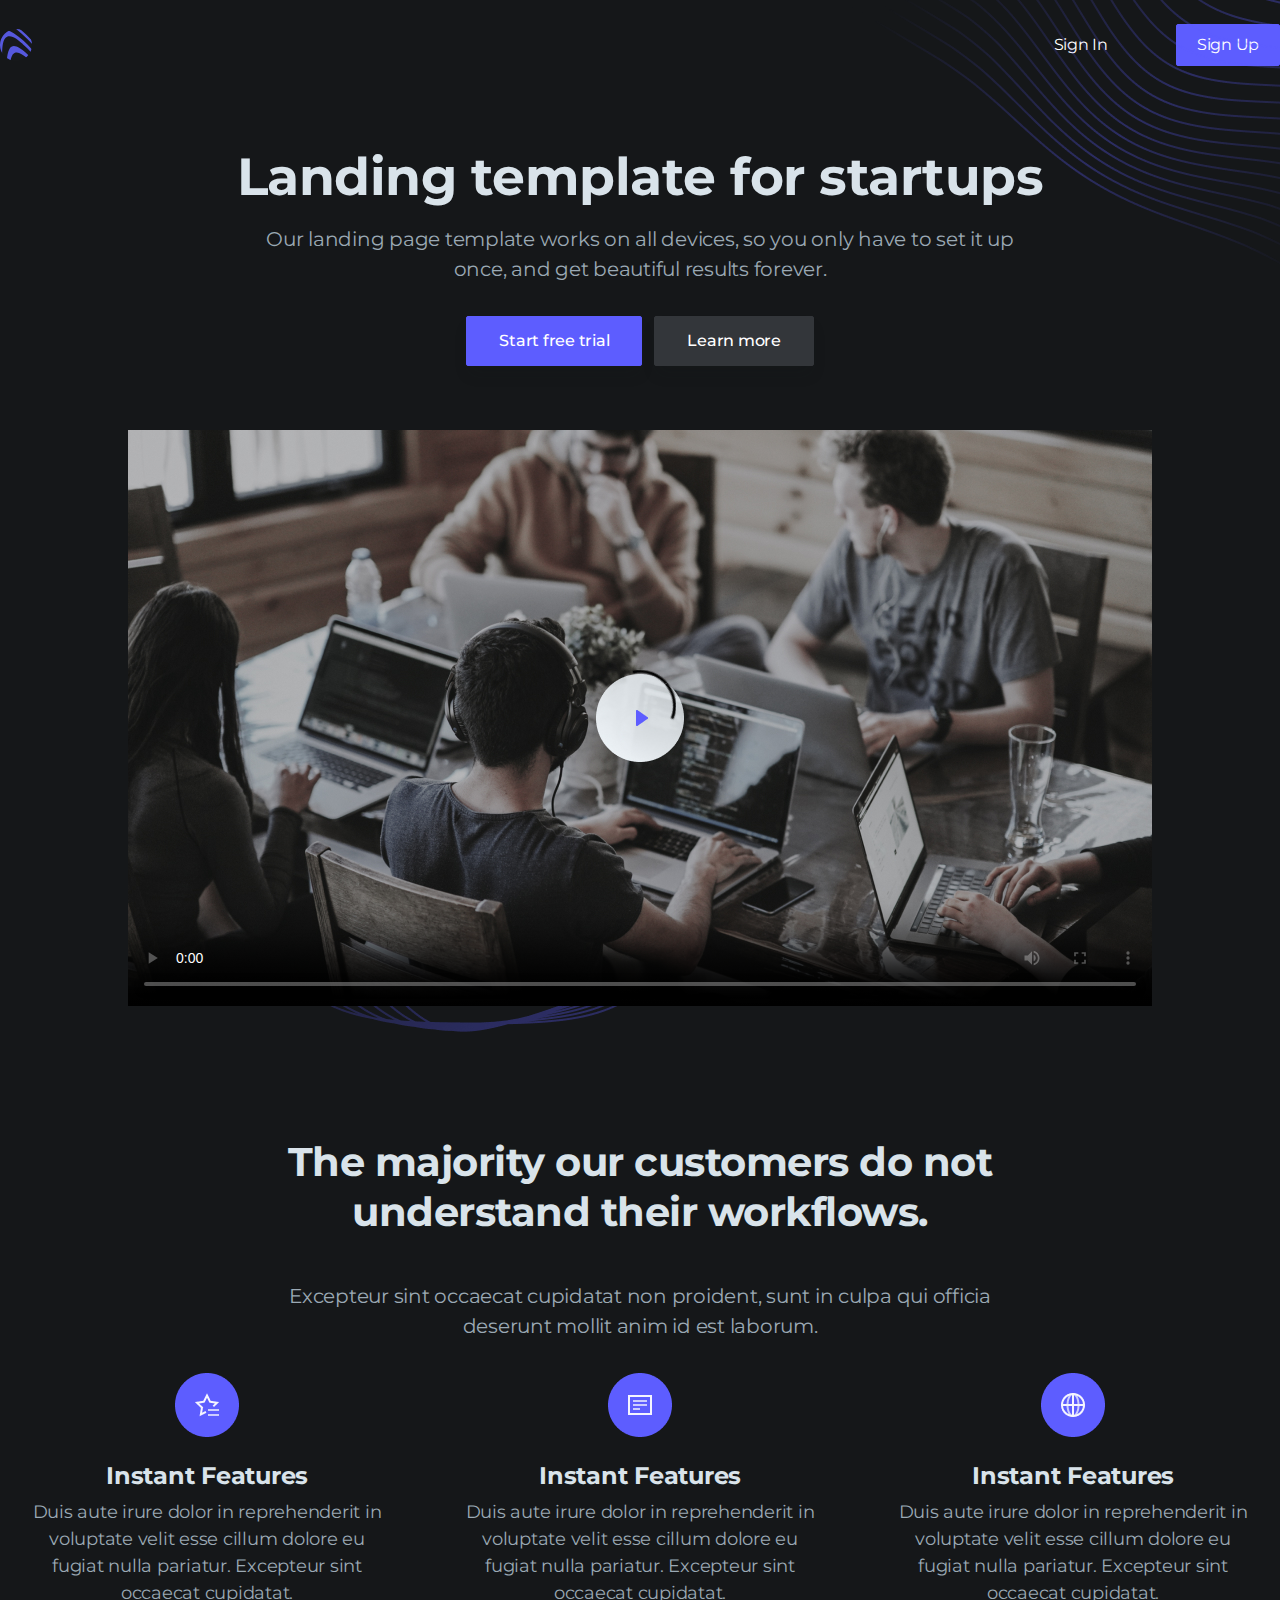
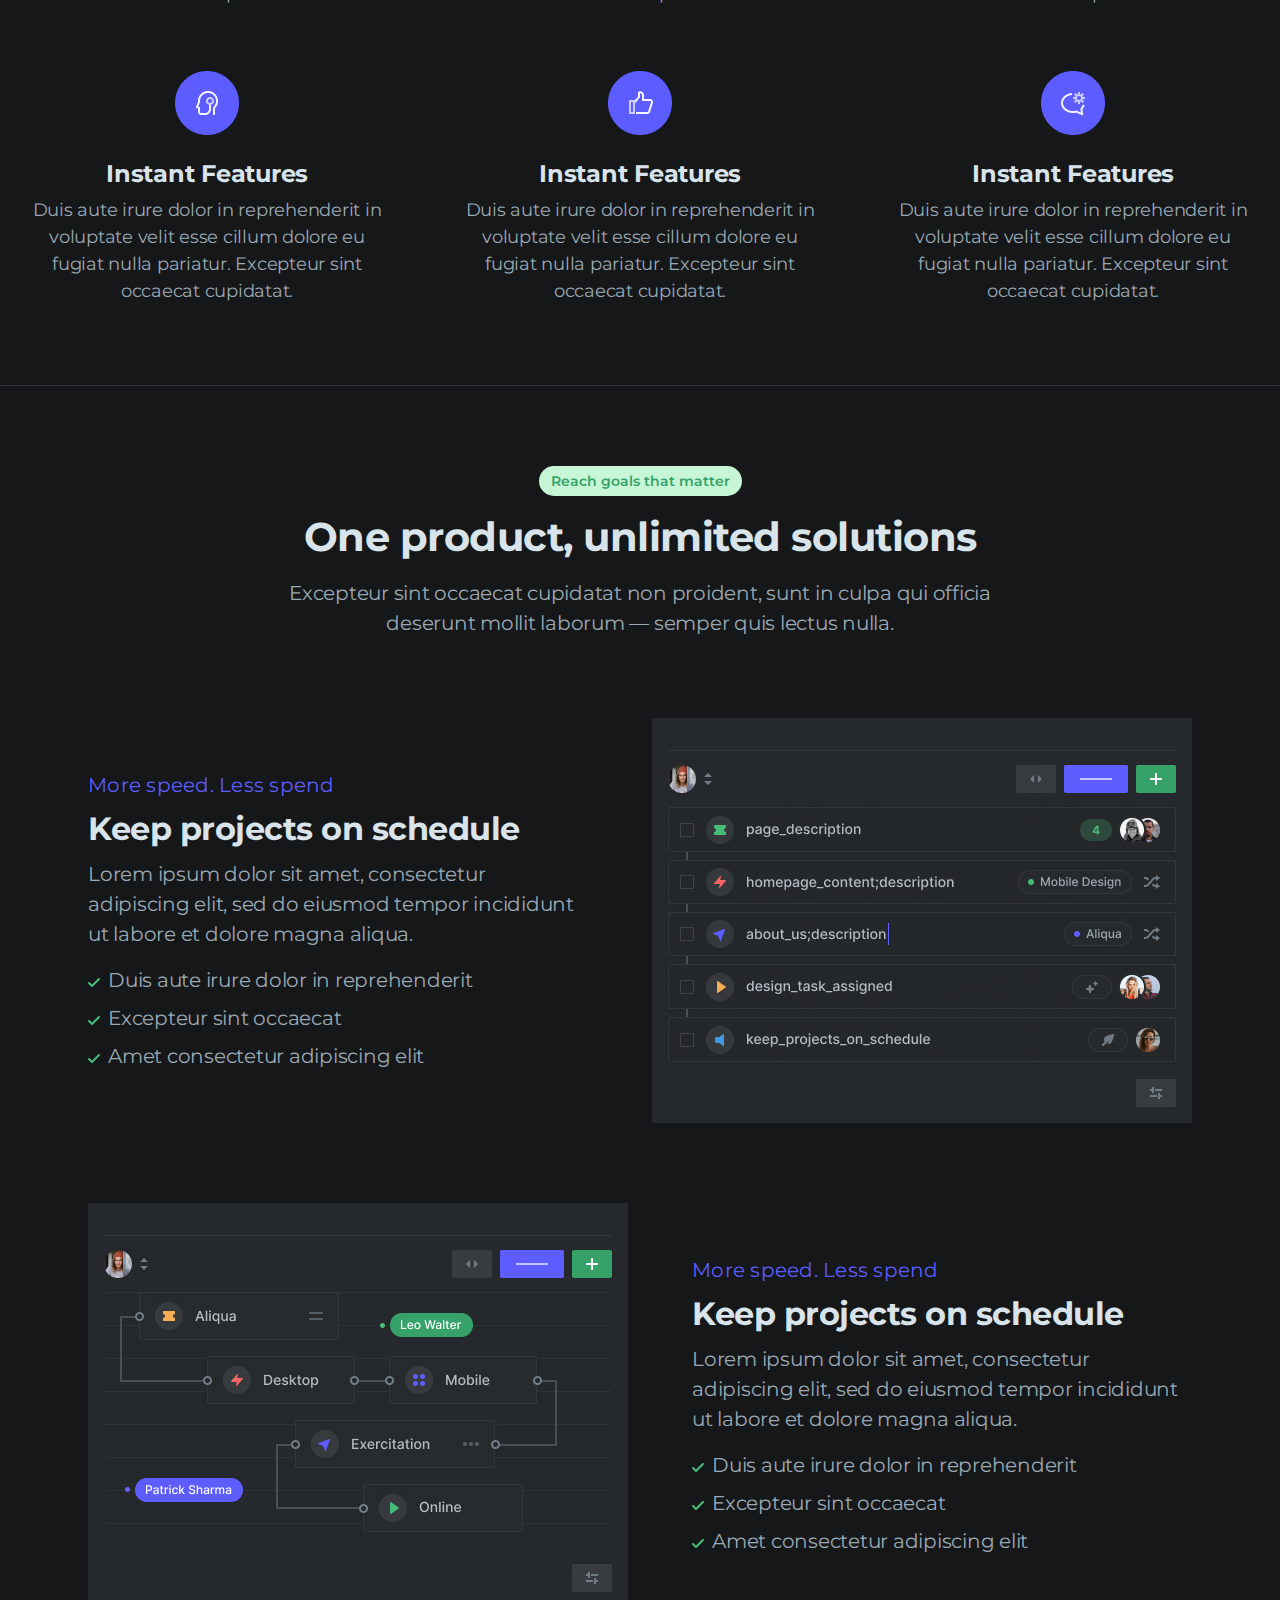
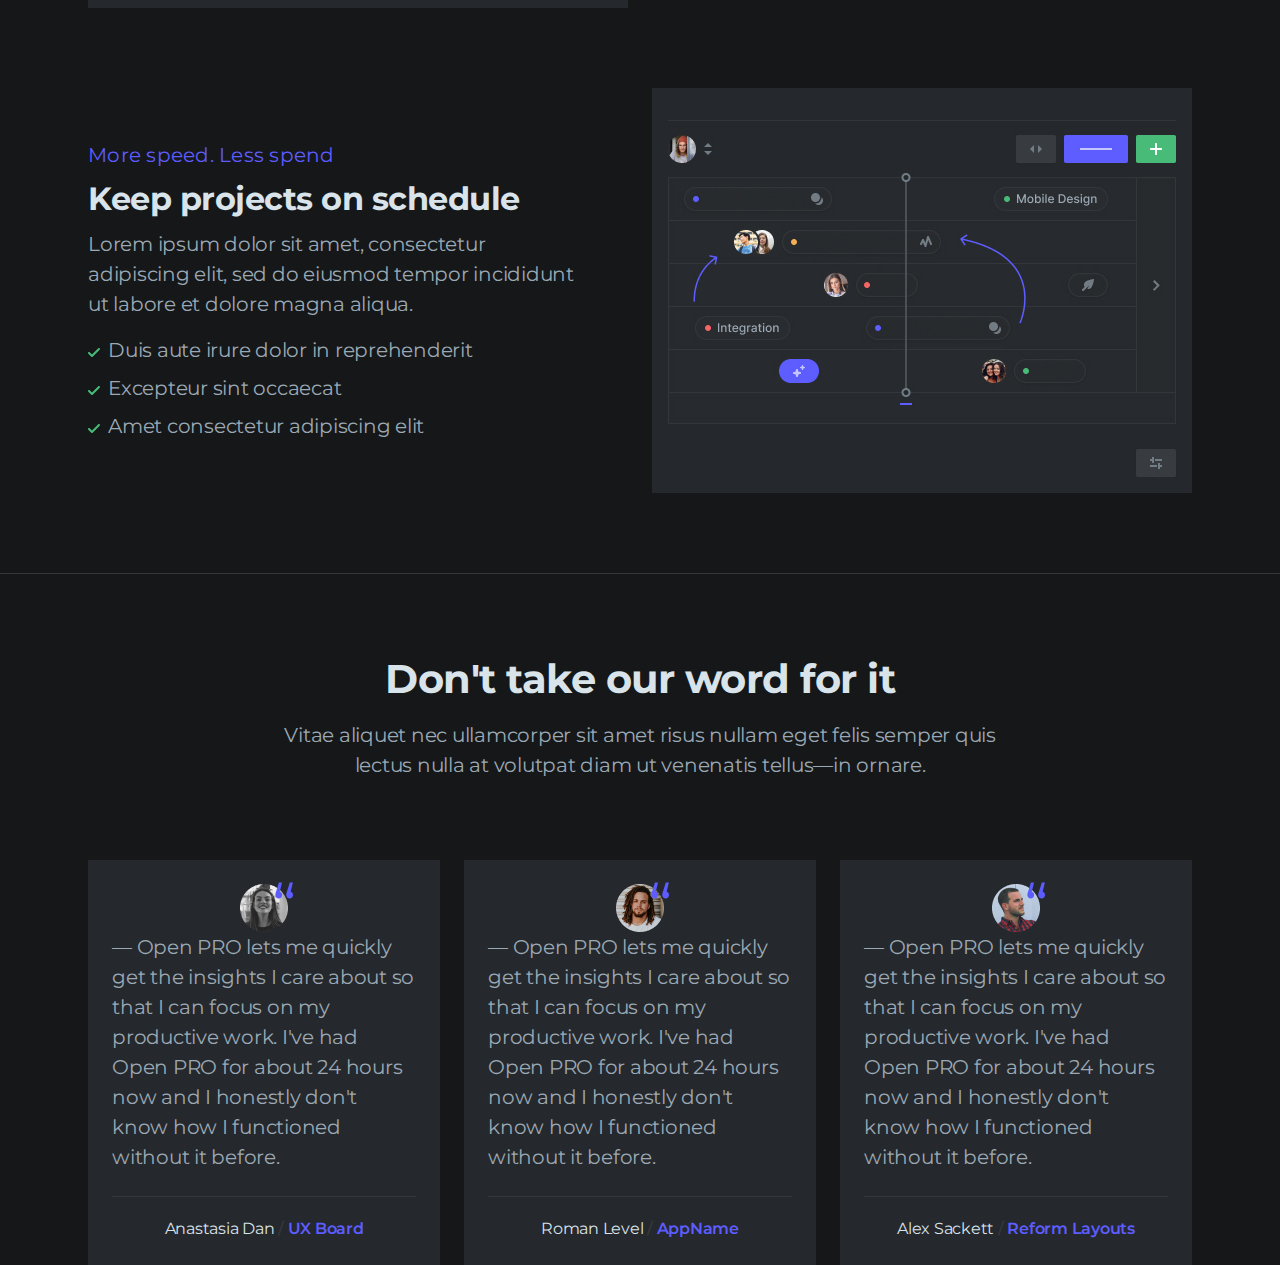
==== index.html @ c38243ea "Initial Release" ====
<!DOCTYPE html>
<html lang="en">

<head>
    <meta charset="UTF-8">
    <meta http-equiv="X-UA-Compatible" content="IE=edge">
    <meta name="viewport" content="width=device-width, initial-scale=1.0">
    <title>Document</title>
    <link rel="stylesheet" href="./css/reset.css">
    <link rel="preconnect" href="https://fonts.googleapis.com">
    <link rel="preconnect" href="https://fonts.gstatic.com" crossorigin>
    <link href="https://fonts.googleapis.com/css2?family=Montserrat:wght@300;400;500;700&display=swap" rel="stylesheet">
    <link rel="stylesheet" href="./css/style.css">
</head>

<body>
    <header class="header">
        <div class="header__block center">
            <a href="./index.html"><img class="header__logo" src="./img/svg/logo.svg" alt="Logo"></a>
            <div class="header__buttons">
                <a class="header__buttons--button" href="#">Sign In</a>
                <a class="header__buttons--button" href="#">Sign Up</a>
            </div>
            <div class="header__decoration"></div>
        </div>
    </header>
    <main class="main center">
        <section class="intro__block">
            <div class="section__text--flex">
                <h1 class="intro__title">Landing template for startups</h1>
                <p class="intro__subtitle">Our landing page template works on all devices, so you only have to set it up
                    once, and get beautiful results forever.</p>
            </div>
            <div class="intro__buttons">
                <a class="intro__buttons--button" href="#">Start free trial</a>
                <a class="intro__buttons--button" href="#">Learn more</a>
            </div>
            <video class="intro__player" controls poster="./img/jpg/videoprev.jpg">
                <source src="#" type="video/mp4">
                <source src="#" type="video/webm">
            </video>
            <div class="intro__decoration"></div>
        </section>
        <section class="workflows__block">
            <div class="section__text--flex">
                <h2 class="workflows__title">The majority our customers do not understand their workflows.</h2>
                <p class="workflows__subtitle intro__subtitle">Excepteur sint occaecat cupidatat non proident, sunt in
                    culpa
                    qui officia
                    deserunt mollit anim id est laborum.</p>
            </div>
            <div class="workflows__card--block">
                <div class="workflows__card">
                    <img class="workflows__card--img" src="./img/png/icon1.png" alt="&star;">
                    <p class="workflows__card--title">Instant Features</p>
                    <p class="workflows__card--subtitle">Duis aute irure dolor in reprehenderit in voluptate velit esse
                        cillum dolore eu fugiat nulla pariatur. Excepteur sint occaecat cupidatat.</p>
                </div>
                <div class="workflows__card">
                    <img class="workflows__card--img" src="./img/png/icon2.png" alt="&star;">
                    <p class="workflows__card--title">Instant Features</p>
                    <p class="workflows__card--subtitle">Duis aute irure dolor in reprehenderit in voluptate velit esse
                        cillum dolore eu fugiat nulla pariatur. Excepteur sint occaecat cupidatat.</p>
                </div>
                <div class="workflows__card">
                    <img class="workflows__card--img" src="./img/png/icon3.png" alt="&star;">
                    <p class="workflows__card--title">Instant Features</p>
                    <p class="workflows__card--subtitle">Duis aute irure dolor in reprehenderit in voluptate velit esse
                        cillum dolore eu fugiat nulla pariatur. Excepteur sint occaecat cupidatat.</p>
                </div>
                <div class="workflows__card">
                    <img class="workflows__card--img" src="./img/png/icon4.png" alt="&star;">
                    <p class="workflows__card--title">Instant Features</p>
                    <p class="workflows__card--subtitle">Duis aute irure dolor in reprehenderit in voluptate velit esse
                        cillum dolore eu fugiat nulla pariatur. Excepteur sint occaecat cupidatat.</p>
                </div>
                <div class="workflows__card">
                    <img class="workflows__card--img" src="./img/png/icon5.png" alt="&star;">
                    <p class="workflows__card--title">Instant Features</p>
                    <p class="workflows__card--subtitle">Duis aute irure dolor in reprehenderit in voluptate velit esse
                        cillum dolore eu fugiat nulla pariatur. Excepteur sint occaecat cupidatat.</p>
                </div>
                <div class="workflows__card">
                    <img class="workflows__card--img" src="./img/png/icon6.png" alt="&star;">
                    <p class="workflows__card--title">Instant Features</p>
                    <p class="workflows__card--subtitle">Duis aute irure dolor in reprehenderit in voluptate velit esse
                        cillum dolore eu fugiat nulla pariatur. Excepteur sint occaecat cupidatat.</p>
                </div>
            </div>
        </section>
        <div class="main__spacer"></div>
        <section class="projects__block">
            <div class="section__text--flex">
                <p class="projects__badge">Reach goals that matter</p>
                <h3 class="projects__title workflows__title">One product, unlimited solutions</h3>
                <p class="projects__subtitle intro__subtitle">Excepteur sint occaecat cupidatat non proident, sunt in
                    culpa
                    qui officia
                    deserunt mollit laborum — semper quis lectus nulla.</p>
            </div>
            <div class="projects__card--block">
                <div class="projects__card--text">
                    <p class="projects__card--pretitle">More speed. Less spend</p>
                    <h4 class="projects__card--title workflows__title">Keep projects on schedule</h4>
                    <p class="projects__card--subtitle intro__subtitle">Lorem ipsum dolor sit amet, consectetur
                        adipiscing elit, sed do eiusmod tempor incididunt ut labore et dolore magna aliqua.</p>
                    <p class="projects__card--arrow intro__subtitle">Duis aute irure dolor in reprehenderit</p>
                    <p class="projects__card--arrow intro__subtitle">Excepteur sint occaecat</p>
                    <p class="projects__card--arrow intro__subtitle">Amet consectetur adipiscing elit</p>
                </div>
                <picture>
                    <source srcset="./img/jpg/illustration.jpg" type="image/jpeg">
                    <img class="project__card--img" src="./img/jpg/illustration.jpg" alt="Illustration">
                </picture>
            </div>
            <div class="projects__card--block">
                <picture>
                    <source srcset="./img/jpg/illustration2.jpg" type="image/jpeg">
                    <img class="project__card--img" src="./img/jpg/illustration2.jpg" alt="Illustration">
                </picture>
                <div class="projects__card--text">
                    <p class="projects__card--pretitle">More speed. Less spend</p>
                    <h4 class="projects__card--title workflows__title">Keep projects on schedule</h4>
                    <p class="projects__card--subtitle intro__subtitle">Lorem ipsum dolor sit amet, consectetur
                        adipiscing elit, sed do eiusmod tempor incididunt ut labore et dolore magna aliqua.</p>
                    <p class="projects__card--arrow intro__subtitle">Duis aute irure dolor in reprehenderit</p>
                    <p class="projects__card--arrow intro__subtitle">Excepteur sint occaecat</p>
                    <p class="projects__card--arrow intro__subtitle">Amet consectetur adipiscing elit</p>
                </div>
            </div>
            <div class="projects__card--block">
                <div class="projects__card--text">
                    <p class="projects__card--pretitle">More speed. Less spend</p>
                    <h4 class="projects__card--title workflows__title">Keep projects on schedule</h4>
                    <p class="projects__card--subtitle intro__subtitle">Lorem ipsum dolor sit amet, consectetur
                        adipiscing elit, sed do eiusmod tempor incididunt ut labore et dolore magna aliqua.</p>
                    <p class="projects__card--arrow intro__subtitle">Duis aute irure dolor in reprehenderit</p>
                    <p class="projects__card--arrow intro__subtitle">Excepteur sint occaecat</p>
                    <p class="projects__card--arrow intro__subtitle">Amet consectetur adipiscing elit</p>
                </div>
                <picture>
                    <source srcset="./img/jpg/illustration3.jpg" type="image/jpeg">
                    <img class="project__card--img" src="./img/jpg/illustration3.jpg" alt="Illustration">
                </picture>
            </div>
        </section>
        <div class="main__spacer"></div>
        <section class="reviews__block">
            <div class="section__text--flex">
                <h5 class="reviews__title workflows__title">Don't take our word for it</h5>
                <p class="projects__subtitle intro__subtitle">Vitae aliquet nec ullamcorper sit amet risus nullam eget
                    felis semper quis lectus nulla at volutpat diam ut venenatis tellus—in ornare.</p>
            </div>
            <div class="reviews__card--block">
                <div class="reviews__card--content">
                    <img class="reviews__card--img" src="./img/png/avatar.png" alt="A">
                    <span class="reviews__card--quote">&ldquo;</span>
                    <p class="reviews__subtitle intro__subtitle">— Open PRO lets me quickly get the insights I care
                        about so that I can focus on my productive work. I've had Open PRO for about 24 hours now and I
                        honestly don't know how I functioned without it before.</p>
                    <div class="reviews__spacer main__spacer"></div>
                    <p class="reviews__author">Anastasia Dan<span class="reviews__author--board">UX Board</span></p>
                </div>
                <div class="reviews__card--content">
                    <img class="reviews__card--img" src="./img/png/avatar2.png" alt="A">
                    <span class="reviews__card--quote">&ldquo;</span>
                    <p class="reviews__subtitle intro__subtitle">— Open PRO lets me quickly get the insights I care
                        about so that I can focus on my productive work. I've had Open PRO for about 24 hours now and I
                        honestly don't know how I functioned without it before.</p>
                    <div class="reviews__spacer main__spacer"></div>
                    <p class="reviews__author">Roman Level<span class="reviews__author--board">AppName</span></p>
                </div>
                <div class="reviews__card--content">
                    <img class="reviews__card--img" src="./img/png/avatar3.png" alt="A">
                    <span class="reviews__card--quote">&ldquo;</span>
                    <p class="reviews__subtitle intro__subtitle">— Open PRO lets me quickly get the insights I care
                        about so that I can focus on my productive work. I've had Open PRO for about 24 hours now and I
                        honestly don't know how I functioned without it before.</p>
                    <div class="reviews__spacer main__spacer"></div>
                    <p class="reviews__author">Alex Sackett<span class="reviews__author--board">Reform Layouts</span>
                    </p>
                </div>
            </div>
        </section>
    </main>
</body>

</html>
---- css/style.css ----
@import url('./header.css');

html {
    box-sizing: border-box;
}

*,
*::before,
*::after {
    box-sizing: inherit;
}

body {
    font-family: 'Montserrat', sans-serif;
    min-height: 100vh;
    display: flex;
    flex-direction: column;
    background-color: #151719;
}

.center {
    padding-left: calc(50% - 1440px / 2);
    padding-right: calc(50% - 1440px / 2);
}

/* Настройка интро */

.intro__block {
    text-align: center;
    margin-top: 80px;
}

/* Общая настройка для title и subtitle */
.section__text--flex {
    display: flex;
    flex-direction: column;
    flex-wrap: wrap;
    justify-content: center;
    align-items: center;
}
/* Общая настройка для title и subtitle */

.intro__title {
    font-weight: bold;
    font-size: 52px;
    line-height: 62px;
    letter-spacing: -0.5px;
    margin-bottom: 16px;
    color: rgba(217, 227, 234, 1);
}

.intro__subtitle {
    font-weight: 400;
    font-size: 20px;
    line-height: 30px;
    letter-spacing: -0.25px;
    max-width: 768px;
    margin-bottom: 32px;
    color: rgba(155, 169, 180, 1);
}

.intro__buttons {
    display: flex;
    flex-direction: row;
    flex-wrap: wrap;
    justify-content: center;
    align-items: center;
    gap: 12px;
    margin-bottom: 64px;
}

.intro__buttons--button {
    text-decoration: none;
    color: #fff;
    padding: 12px 32px;
    background-color: #5D5DFF;
    font-weight: 500;
    font-size: 16px;
    line-height: 24px;
    letter-spacing: -0.25px;
    box-shadow: 0px 10px 15px -3px rgba(21, 23, 25, 0.16);
    border-radius: 2px;
    border: 1px solid #5D5DFF;
    transition: background-color .2s ease-in-out;
}

.intro__buttons--button:hover {
    background-color: transparent;
}

.intro__buttons--button:nth-child(2) {
    background-color: rgba(51, 54, 58, 1);
    border: 1px solid rgba(51, 54, 58, 1);
}

.intro__buttons--button:nth-child(2):hover {
    background-color: transparent;
}

.intro__player {
    position: relative;
    z-index: 9999;
}

.intro__decoration::before {
    content: url(../img/png/leftcenter.png);
}

.intro__decoration {
    position: absolute;
    pointer-events: none;
    bottom: -15%;
    left: 15%;
}

/* Настройка workflows */

.workflows__block {
    text-align: center;
    margin-top: 128px;
}

.workflows__title {
    font-weight: bold;
    font-size: 40px;
    line-height: 50px;
    letter-spacing: -0.5px;
    max-width: 768px;
    margin-bottom: 44px;
    color: rgba(217, 227, 234, 1);
}

/* Настройка workflows карточек */

.workflows__card--block {
    display: flex;
    flex-direction: row;
    flex-wrap: wrap;
    justify-content: center;
    align-items: center;
    gap: 64px;
}

.workflows__card {
    display: flex;
    flex-direction: column;
    flex-wrap: wrap;
    justify-content: center;
    align-items: center;
    gap: 6px;
}

.workflows__card--img {
    width: 64px;
    height: 64px;
    margin-bottom: 16px;
}

.workflows__card--title {
    font-weight: 700;
    font-size: 24px;
    line-height: 34px;
    letter-spacing: -0.25px;
    color: rgba(217, 227, 234, 1);
}

.workflows__card--subtitle {
    font-weight: 400;
    font-size: 18px;
    line-height: 27px;
    letter-spacing: -0.25px;
    max-width: 369px;
    color: rgba(155, 169, 180, 1);
}

.main__spacer {
    margin-top: 80px;
    width: 100%;
    height: 1px;
    background-color: rgba(51, 54, 58, 1);
}

/* Настройки Projects */

.projects__block {
    margin-top: 80px;
    text-align: center;
}

.projects__badge {
    width: fit-content;
    font-weight: 600;
    font-size: 14px;
    line-height: 22px;
    border-radius: 15px;
    padding: 4px 12px;
    margin-bottom: 16px;
    color: rgba(54, 162, 105, 1);
    background-color: rgba(198, 246, 213, 1);
}

.projects__title {
    margin-bottom: 16px;
}

.projects__subtitle {
    margin-bottom: 80px;
}

.projects__card--block {
    display: flex;
    flex-direction: row;
    flex-wrap: wrap;
    justify-content: center;
    align-items: center;
    gap: 64px;
    margin-bottom: 80px;
}

.projects__card--text {
    display: flex;
    flex-direction: column;
    flex-wrap: wrap;
    justify-content: flex-start;
    align-items: flex-start;
}

.projects__card--pretitle {
    font-weight: 400;
    font-size: 20px;
    line-height: 30px;
    letter-spacing: 0.25px;
    margin-bottom: 8px;
    color: rgba(93, 93, 255, 1);
}

.projects__card--title {
    font-size: 32px;
    line-height: 42px;
    margin-bottom: 9px;
}

.projects__card--subtitle {
    text-align: left;
    max-width: 500px;
    margin-bottom: 16px;
}

.projects__card--arrow {
    margin-bottom: 8px;
}

.projects__card--arrow::before {
    content: url(../img/svg/arrow.svg);
    margin-right: 8px;
}

.projects__card--arrow:last-child {
    margin-bottom: 0;
}

.project__card--img {
    width: min-content;
}

/* Настройка Reviews */

.reviews__block {
    margin-top: 80px;
    text-align: center;
}

.reviews__title {
    margin-bottom: 16px;
}

.reviews__card--block {
    display: flex;
    flex-direction: row;
    flex-wrap: wrap;
    justify-content: center;
    align-items: center;
    gap: 24px;
}

.reviews__card--content {
    position: relative;
    display: flex;
    flex-direction: column;
    flex-wrap: wrap;
    justify-content: center;
    align-items: center;
    padding: 24px 24px;
    background-color: rgba(37, 40, 44, 1);
}

.reviews__card--img {
    max-width: 60px;
    max-height: 48px;
    background-repeat: no-repeat;
    background-size: cover;
    overflow: hidden;
}

.reviews__card--quote {
    position: absolute;
    color: rgba(93, 93, 255, 1);
    font-size: 64px;
    top: 15px;
    bottom: 0;
    left: 0;
    right: -40px;
}

.reviews__subtitle {
    max-width: 304px;
    margin-bottom: 0;
    text-align: left;
}

.reviews__spacer {
    margin-top: 24px;
}

.reviews__author {
    margin-top: 20px;
    font-size: 16px;
    line-height: 24px;
    letter-spacing: -0.25px;
    color: rgba(217, 227, 234, 1);
}

.reviews__author--board::before {
    content: "\0020/\0020";
    color: rgba(51, 54, 58, 1);
}

.reviews__author--board {
    font-weight: 600;
    color: rgba(93, 93, 255, 1);
}
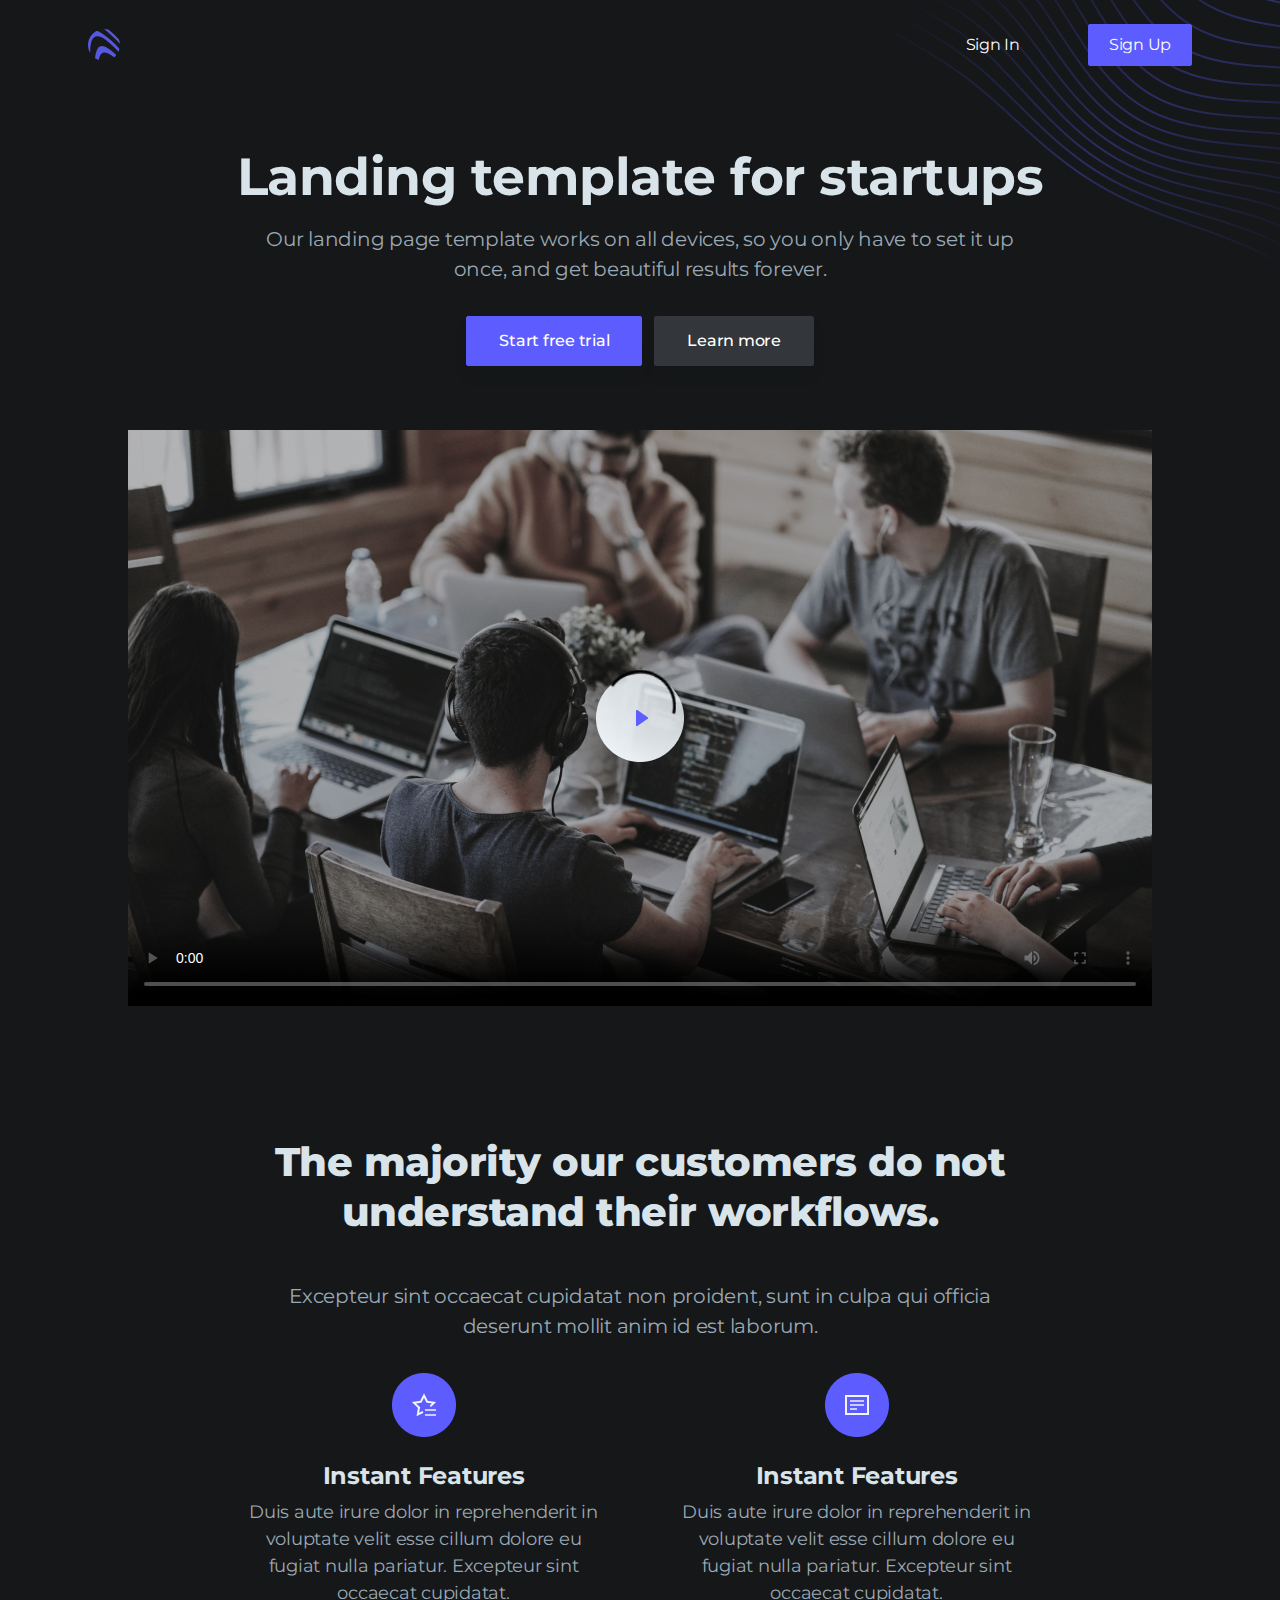
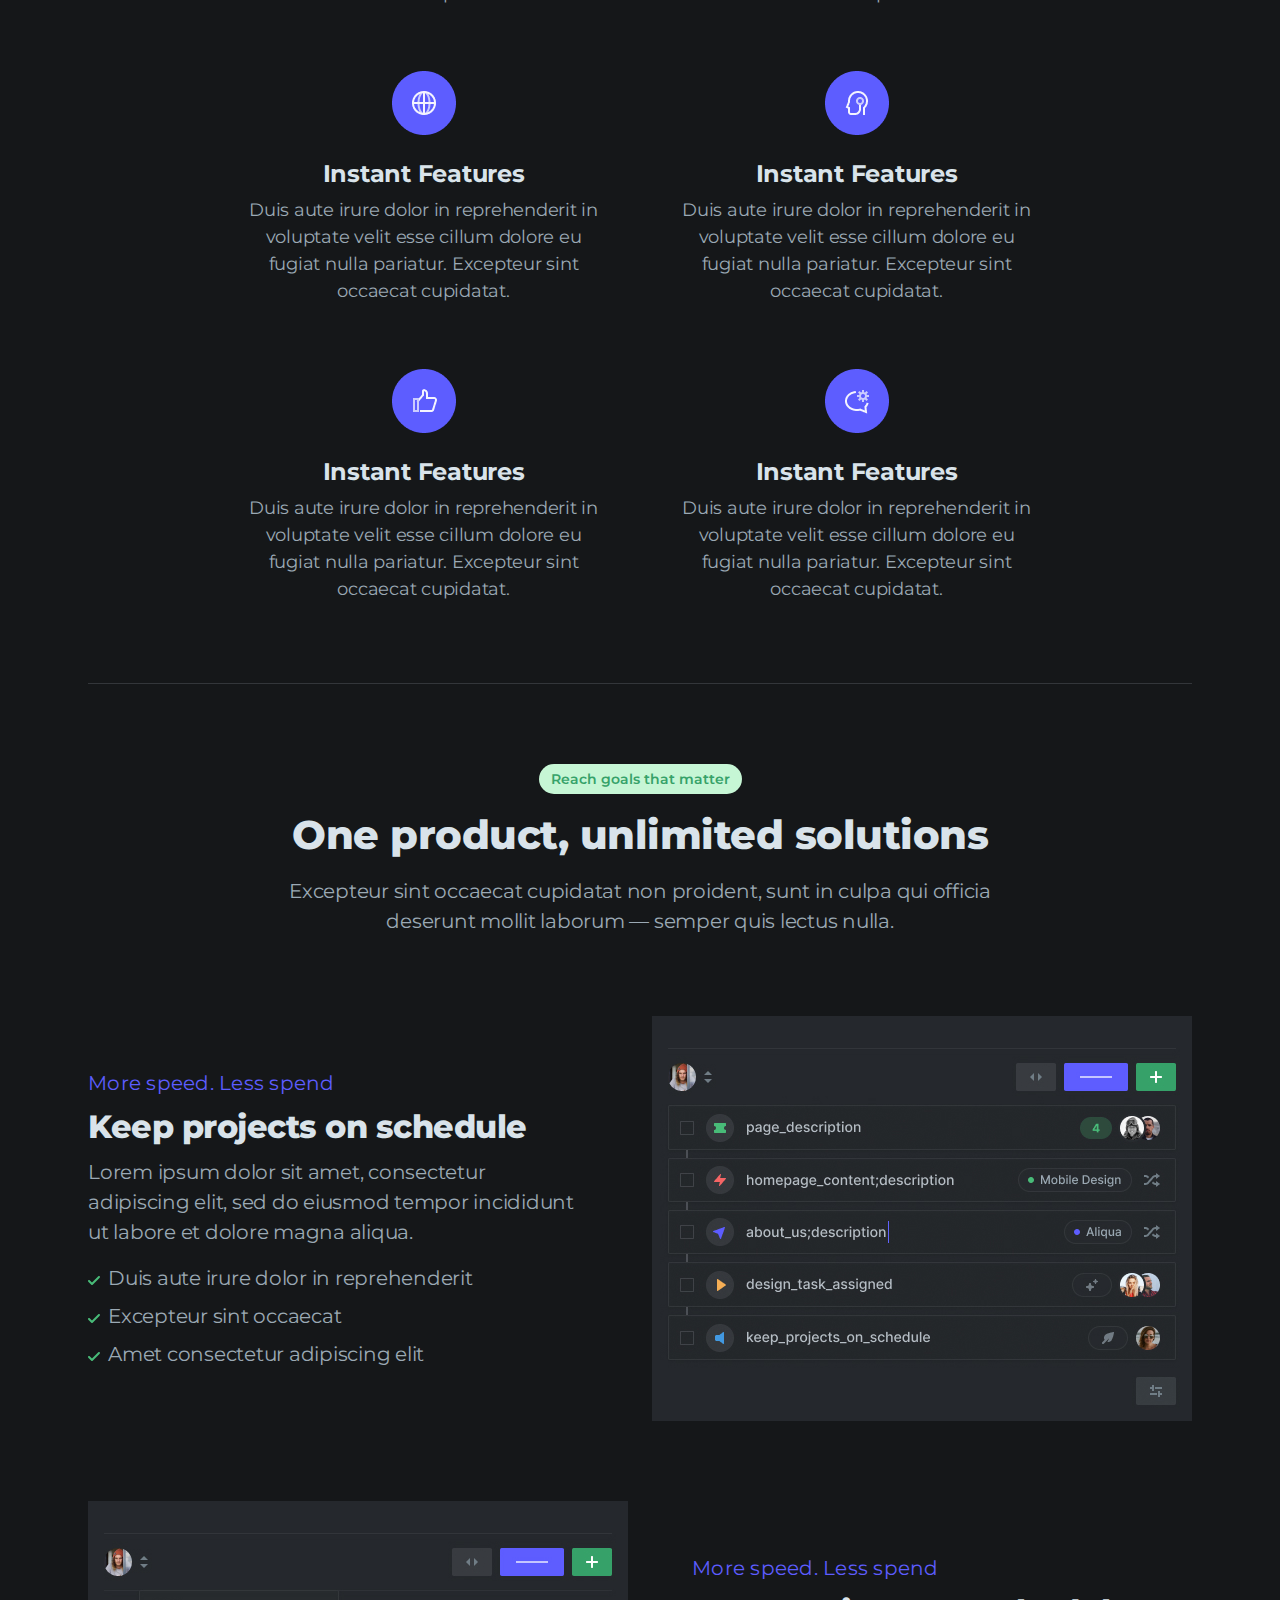
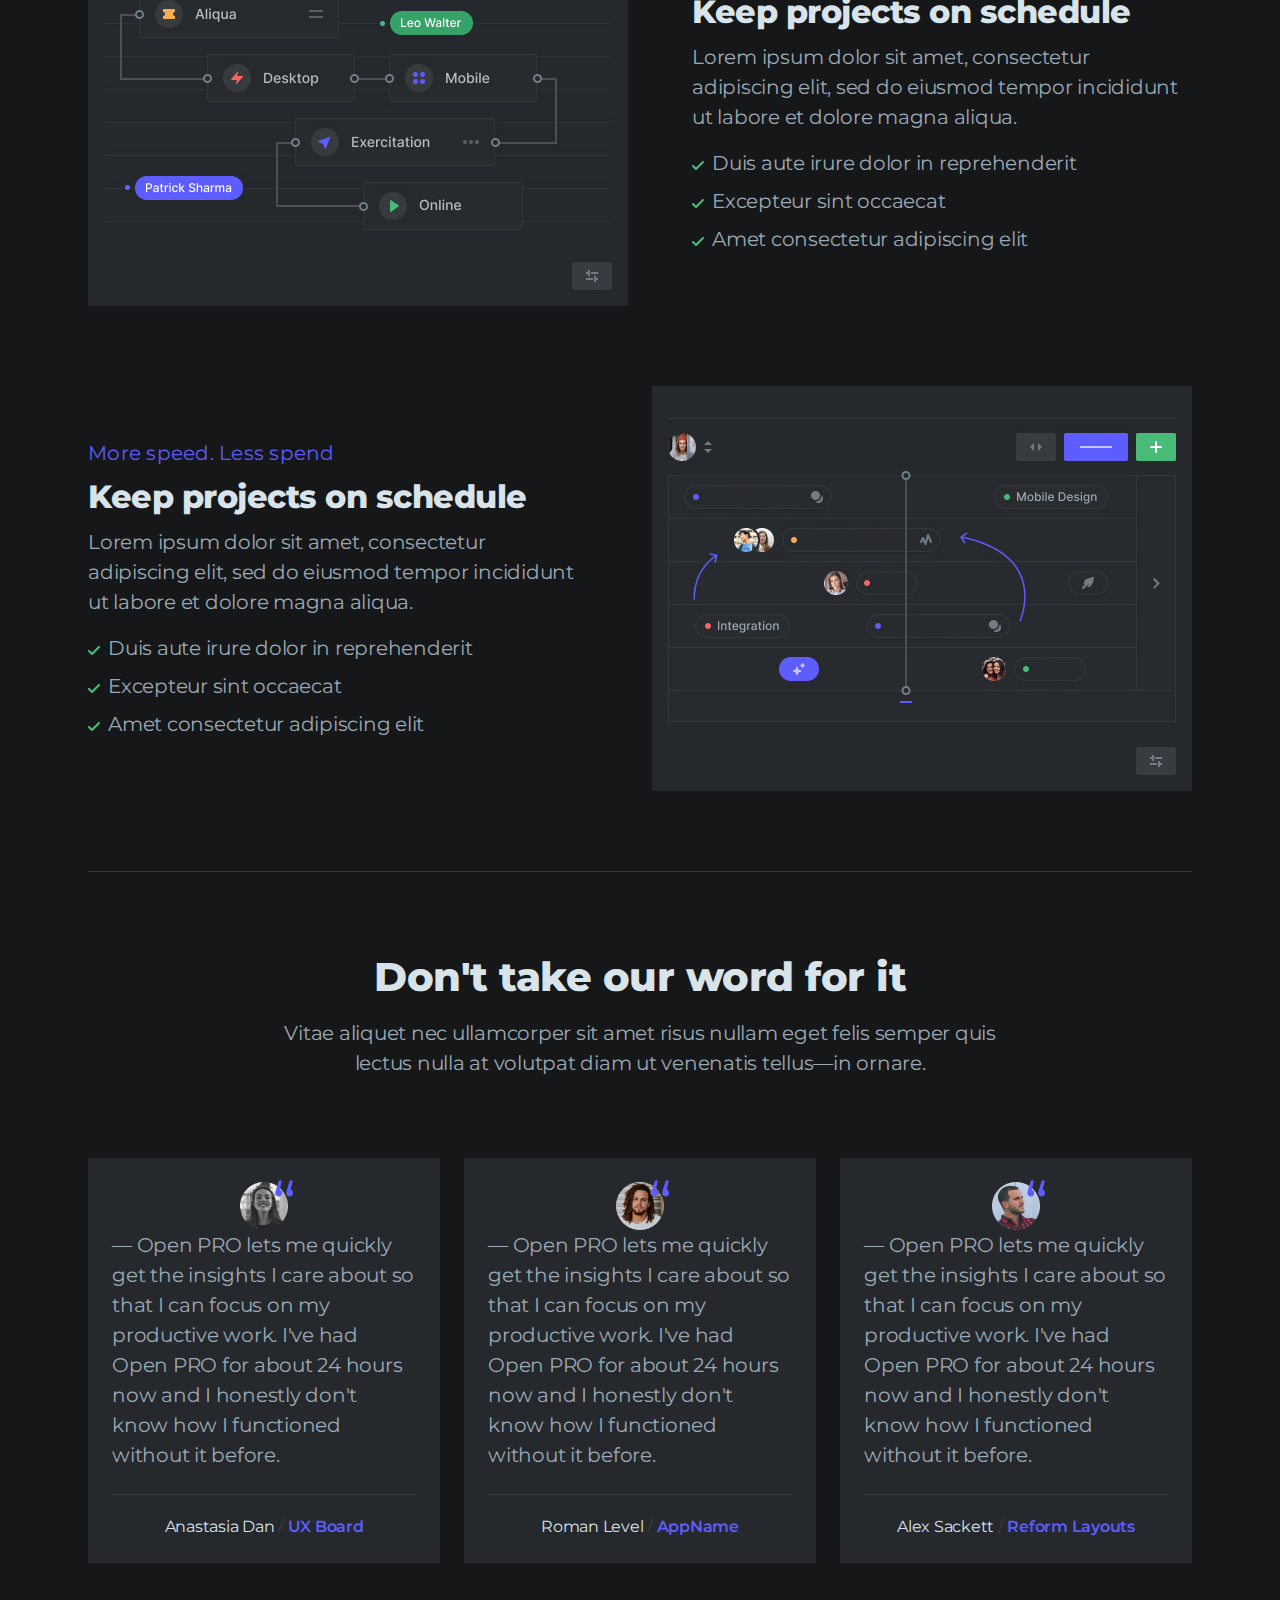
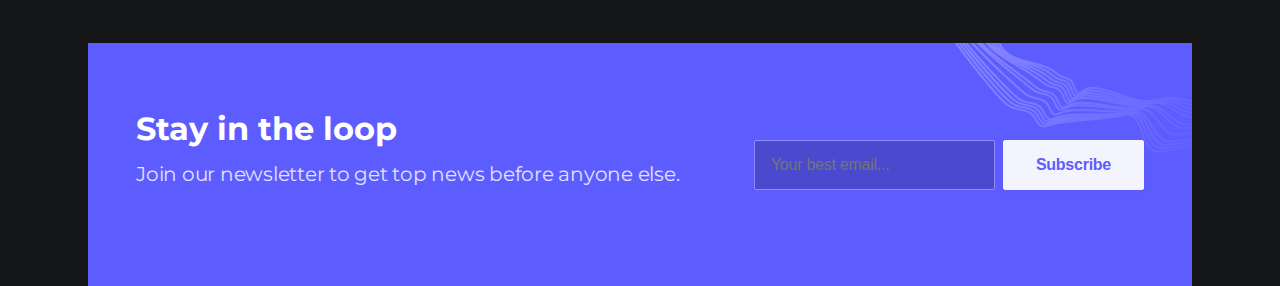
==== commit c6e8cce1: "Update 1.0" ====
--- a/index.html
+++ b/index.html
@@ -25,162 +25,200 @@
         </div>
     </header>
     <main class="main center">
-        <section class="intro__block">
-            <div class="section__text--flex">
-                <h1 class="intro__title">Landing template for startups</h1>
-                <p class="intro__subtitle">Our landing page template works on all devices, so you only have to set it up
+        <section class="intro-block">
+            <div class="section__text--flex">
+                <h1 class="intro-block__title">Landing template for startups</h1>
+                <p class="intro-block__subtitle">Our landing page template works on all devices, so you only have to set
+                    it up
                     once, and get beautiful results forever.</p>
             </div>
-            <div class="intro__buttons">
-                <a class="intro__buttons--button" href="#">Start free trial</a>
-                <a class="intro__buttons--button" href="#">Learn more</a>
-            </div>
-            <video class="intro__player" controls poster="./img/jpg/videoprev.jpg">
+            <div class="intro-block__buttons">
+                <a class="intro-block--button" href="#">Start free trial</a>
+                <a class="intro-block--button" href="#">Learn more</a>
+            </div>
+            <video class="intro-block__player" controls poster="./img/jpg/videoprev.jpg">
                 <source src="#" type="video/mp4">
                 <source src="#" type="video/webm">
             </video>
-            <div class="intro__decoration"></div>
-        </section>
-        <section class="workflows__block">
-            <div class="section__text--flex">
-                <h2 class="workflows__title">The majority our customers do not understand their workflows.</h2>
-                <p class="workflows__subtitle intro__subtitle">Excepteur sint occaecat cupidatat non proident, sunt in
+            <div class="intro-block__decoration"></div>
+        </section>
+        <section class="workflows-block">
+            <div class="section__text--flex">
+                <h2 class="workflows-block__title">The majority our customers do not
+                    understand their workflows.
+                </h2>
+                <p class="workflows-block__subtitle">Excepteur
+                    sint occaecat cupidatat non
+                    proident, sunt in
                     culpa
                     qui officia
                     deserunt mollit anim id est laborum.</p>
             </div>
-            <div class="workflows__card--block">
-                <div class="workflows__card">
-                    <img class="workflows__card--img" src="./img/png/icon1.png" alt="&star;">
-                    <p class="workflows__card--title">Instant Features</p>
-                    <p class="workflows__card--subtitle">Duis aute irure dolor in reprehenderit in voluptate velit esse
-                        cillum dolore eu fugiat nulla pariatur. Excepteur sint occaecat cupidatat.</p>
-                </div>
-                <div class="workflows__card">
-                    <img class="workflows__card--img" src="./img/png/icon2.png" alt="&star;">
-                    <p class="workflows__card--title">Instant Features</p>
-                    <p class="workflows__card--subtitle">Duis aute irure dolor in reprehenderit in voluptate velit esse
-                        cillum dolore eu fugiat nulla pariatur. Excepteur sint occaecat cupidatat.</p>
-                </div>
-                <div class="workflows__card">
-                    <img class="workflows__card--img" src="./img/png/icon3.png" alt="&star;">
-                    <p class="workflows__card--title">Instant Features</p>
-                    <p class="workflows__card--subtitle">Duis aute irure dolor in reprehenderit in voluptate velit esse
-                        cillum dolore eu fugiat nulla pariatur. Excepteur sint occaecat cupidatat.</p>
-                </div>
-                <div class="workflows__card">
-                    <img class="workflows__card--img" src="./img/png/icon4.png" alt="&star;">
-                    <p class="workflows__card--title">Instant Features</p>
-                    <p class="workflows__card--subtitle">Duis aute irure dolor in reprehenderit in voluptate velit esse
-                        cillum dolore eu fugiat nulla pariatur. Excepteur sint occaecat cupidatat.</p>
-                </div>
-                <div class="workflows__card">
-                    <img class="workflows__card--img" src="./img/png/icon5.png" alt="&star;">
-                    <p class="workflows__card--title">Instant Features</p>
-                    <p class="workflows__card--subtitle">Duis aute irure dolor in reprehenderit in voluptate velit esse
-                        cillum dolore eu fugiat nulla pariatur. Excepteur sint occaecat cupidatat.</p>
-                </div>
-                <div class="workflows__card">
-                    <img class="workflows__card--img" src="./img/png/icon6.png" alt="&star;">
-                    <p class="workflows__card--title">Instant Features</p>
-                    <p class="workflows__card--subtitle">Duis aute irure dolor in reprehenderit in voluptate velit esse
+            <div class="workflows-block__card">
+                <div class="workflows-block__card-content">
+                    <img class="workflows-block__card-img" src="./img/png/icon1.png" alt="&star;">
+                    <p class="workflows-block__card-title">Instant Features</p>
+                    <p class="workflows-block__card-subtitle">Duis aute irure dolor in reprehenderit in voluptate velit
+                        esse
+                        cillum dolore eu fugiat nulla pariatur. Excepteur sint occaecat cupidatat.</p>
+                </div>
+                <div class="workflows-block__card-content">
+                    <img class="workflows-block__card-img" src="./img/png/icon2.png" alt="&star;">
+                    <p class="workflows-block__card-title">Instant Features</p>
+                    <p class="workflows-block__card-subtitle">Duis aute irure dolor in reprehenderit in voluptate velit
+                        esse
+                        cillum dolore eu fugiat nulla pariatur. Excepteur sint occaecat cupidatat.</p>
+                </div>
+                <div class="workflows-block__card-content">
+                    <img class="workflows-block__card-img" src="./img/png/icon3.png" alt="&star;">
+                    <p class="workflows-block__card-title">Instant Features</p>
+                    <p class="workflows-block__card-subtitle">Duis aute irure dolor in reprehenderit in voluptate velit
+                        esse
+                        cillum dolore eu fugiat nulla pariatur. Excepteur sint occaecat cupidatat.</p>
+                </div>
+                <div class="workflows-block__card-content">
+                    <img class="workflows-block__card-img" src="./img/png/icon4.png" alt="&star;">
+                    <p class="workflows-block__card-title">Instant Features</p>
+                    <p class="workflows-block__card-subtitle">Duis aute irure dolor in reprehenderit in voluptate velit
+                        esse
+                        cillum dolore eu fugiat nulla pariatur. Excepteur sint occaecat cupidatat.</p>
+                </div>
+                <div class="workflows-block__card-content">
+                    <img class="workflows-block__card-img" src="./img/png/icon5.png" alt="&star;">
+                    <p class="workflows-block__card-title">Instant Features</p>
+                    <p class="workflows-block__card-subtitle">Duis aute irure dolor in reprehenderit in voluptate velit
+                        esse
+                        cillum dolore eu fugiat nulla pariatur. Excepteur sint occaecat cupidatat.</p>
+                </div>
+                <div class="workflows-block__card-content">
+                    <img class="workflows-block__card-img" src="./img/png/icon6.png" alt="&star;">
+                    <p class="workflows-block__card-title">Instant Features</p>
+                    <p class="workflows-block__card-subtitle">Duis aute irure dolor in reprehenderit in voluptate velit
+                        esse
                         cillum dolore eu fugiat nulla pariatur. Excepteur sint occaecat cupidatat.</p>
                 </div>
             </div>
         </section>
         <div class="main__spacer"></div>
-        <section class="projects__block">
-            <div class="section__text--flex">
-                <p class="projects__badge">Reach goals that matter</p>
-                <h3 class="projects__title workflows__title">One product, unlimited solutions</h3>
-                <p class="projects__subtitle intro__subtitle">Excepteur sint occaecat cupidatat non proident, sunt in
+        <section class="projects-block">
+            <div class="section__text--flex">
+                <p class="projects-block__badge">Reach goals that matter</p>
+                <h3 class="projects-block__title workflows-block__title">One product, unlimited solutions</h3>
+                <p class="projects-block__subtitle intro-block__subtitle">Excepteur sint occaecat cupidatat non
+                    proident, sunt in
                     culpa
                     qui officia
                     deserunt mollit laborum — semper quis lectus nulla.</p>
             </div>
-            <div class="projects__card--block">
-                <div class="projects__card--text">
-                    <p class="projects__card--pretitle">More speed. Less spend</p>
-                    <h4 class="projects__card--title workflows__title">Keep projects on schedule</h4>
-                    <p class="projects__card--subtitle intro__subtitle">Lorem ipsum dolor sit amet, consectetur
+            <div class="projects-block__card-content">
+                <div class="projects-block__card-text">
+                    <p class="projects-block__card-pretitle">More speed. Less spend</p>
+                    <h4 class="projects-block__card-title workflows-block__title">Keep projects on schedule</h4>
+                    <p class="projects-block__card-subtitle intro-block__subtitle">Lorem ipsum dolor sit amet,
+                        consectetur
                         adipiscing elit, sed do eiusmod tempor incididunt ut labore et dolore magna aliqua.</p>
-                    <p class="projects__card--arrow intro__subtitle">Duis aute irure dolor in reprehenderit</p>
-                    <p class="projects__card--arrow intro__subtitle">Excepteur sint occaecat</p>
-                    <p class="projects__card--arrow intro__subtitle">Amet consectetur adipiscing elit</p>
+                    <p class="projects-block__card-arrow intro-block__subtitle">Duis aute irure dolor in reprehenderit
+                    </p>
+                    <p class="projects-block__card-arrow intro-block__subtitle">Excepteur sint occaecat</p>
+                    <p class="projects-block__card-arrow intro-block__subtitle">Amet consectetur adipiscing elit</p>
                 </div>
                 <picture>
                     <source srcset="./img/jpg/illustration.jpg" type="image/jpeg">
-                    <img class="project__card--img" src="./img/jpg/illustration.jpg" alt="Illustration">
+                    <img class="projects-block__card-img" src="./img/jpg/illustration.jpg" alt="Illustration">
                 </picture>
             </div>
-            <div class="projects__card--block">
+            <div class="projects-block__card-content">
                 <picture>
                     <source srcset="./img/jpg/illustration2.jpg" type="image/jpeg">
-                    <img class="project__card--img" src="./img/jpg/illustration2.jpg" alt="Illustration">
+                    <img class="projects-block__card-img" src="./img/jpg/illustration2.jpg" alt="Illustration">
                 </picture>
-                <div class="projects__card--text">
-                    <p class="projects__card--pretitle">More speed. Less spend</p>
-                    <h4 class="projects__card--title workflows__title">Keep projects on schedule</h4>
-                    <p class="projects__card--subtitle intro__subtitle">Lorem ipsum dolor sit amet, consectetur
+                <div class="projects-block__card-text">
+                    <p class="projects-block__card-pretitle">More speed. Less spend</p>
+                    <h4 class="projects-block__card-title workflows-block__title">Keep projects on schedule</h4>
+                    <p class="projects-block__card-subtitle intro-block__subtitle">Lorem ipsum dolor sit amet,
+                        consectetur
                         adipiscing elit, sed do eiusmod tempor incididunt ut labore et dolore magna aliqua.</p>
-                    <p class="projects__card--arrow intro__subtitle">Duis aute irure dolor in reprehenderit</p>
-                    <p class="projects__card--arrow intro__subtitle">Excepteur sint occaecat</p>
-                    <p class="projects__card--arrow intro__subtitle">Amet consectetur adipiscing elit</p>
-                </div>
-            </div>
-            <div class="projects__card--block">
-                <div class="projects__card--text">
-                    <p class="projects__card--pretitle">More speed. Less spend</p>
-                    <h4 class="projects__card--title workflows__title">Keep projects on schedule</h4>
-                    <p class="projects__card--subtitle intro__subtitle">Lorem ipsum dolor sit amet, consectetur
+                    <p class="projects-block__card-arrow intro-block__subtitle">Duis aute irure dolor in reprehenderit
+                    </p>
+                    <p class="projects-block__card-arrow intro-block__subtitle">Excepteur sint occaecat</p>
+                    <p class="projects-block__card-arrow intro-block__subtitle">Amet consectetur adipiscing elit</p>
+                </div>
+            </div>
+            <div class="projects-block__card-content">
+                <div class="projects-block__card-text">
+                    <p class="projects-block__card-pretitle">More speed. Less spend</p>
+                    <h4 class="projects-block__card-title workflows-block__title">Keep projects on schedule</h4>
+                    <p class="projects-block__card-subtitle intro-block__subtitle">Lorem ipsum dolor sit amet,
+                        consectetur
                         adipiscing elit, sed do eiusmod tempor incididunt ut labore et dolore magna aliqua.</p>
-                    <p class="projects__card--arrow intro__subtitle">Duis aute irure dolor in reprehenderit</p>
-                    <p class="projects__card--arrow intro__subtitle">Excepteur sint occaecat</p>
-                    <p class="projects__card--arrow intro__subtitle">Amet consectetur adipiscing elit</p>
+                    <p class="projects-block__card-arrow intro-block__subtitle">Duis aute irure dolor in reprehenderit
+                    </p>
+                    <p class="projects-block__card-arrow intro-block__subtitle">Excepteur sint occaecat</p>
+                    <p class="projects-block__card-arrow intro-block__subtitle">Amet consectetur adipiscing elit</p>
                 </div>
                 <picture>
                     <source srcset="./img/jpg/illustration3.jpg" type="image/jpeg">
-                    <img class="project__card--img" src="./img/jpg/illustration3.jpg" alt="Illustration">
+                    <img class="projects-block__card-img" src="./img/jpg/illustration3.jpg" alt="Illustration">
                 </picture>
             </div>
         </section>
         <div class="main__spacer"></div>
-        <section class="reviews__block">
-            <div class="section__text--flex">
-                <h5 class="reviews__title workflows__title">Don't take our word for it</h5>
-                <p class="projects__subtitle intro__subtitle">Vitae aliquet nec ullamcorper sit amet risus nullam eget
+        <section class="reviews-block">
+            <div class="section__text--flex">
+                <h5 class="reviews-block__title workflows-block__title">Don't take our word for it</h5>
+                <p class="reviews-block__subtitle">Vitae aliquet nec ullamcorper sit amet
+                    risus nullam eget
                     felis semper quis lectus nulla at volutpat diam ut venenatis tellus—in ornare.</p>
             </div>
-            <div class="reviews__card--block">
-                <div class="reviews__card--content">
-                    <img class="reviews__card--img" src="./img/png/avatar.png" alt="A">
-                    <span class="reviews__card--quote">&ldquo;</span>
-                    <p class="reviews__subtitle intro__subtitle">— Open PRO lets me quickly get the insights I care
+            <div class="reviews-block__card-block">
+                <div class="reviews-block__card-content">
+                    <img class="reviews-block__card-img" src="./img/png/avatar.png" alt="A">
+                    <span class="reviews-block__card-quote">&ldquo;</span>
+                    <p class="reviews-block__card-subtitle intro-block__subtitle">— Open PRO lets me quickly get the insights
+                        I care
                         about so that I can focus on my productive work. I've had Open PRO for about 24 hours now and I
                         honestly don't know how I functioned without it before.</p>
-                    <div class="reviews__spacer main__spacer"></div>
-                    <p class="reviews__author">Anastasia Dan<span class="reviews__author--board">UX Board</span></p>
-                </div>
-                <div class="reviews__card--content">
-                    <img class="reviews__card--img" src="./img/png/avatar2.png" alt="A">
-                    <span class="reviews__card--quote">&ldquo;</span>
-                    <p class="reviews__subtitle intro__subtitle">— Open PRO lets me quickly get the insights I care
+                    <div class="reviews-block__spacer main__spacer"></div>
+                    <p class="reviews-block__author">Anastasia Dan<span class="reviews-block__author-board">UX
+                            Board</span></p>
+                </div>
+                <div class="reviews-block__card-content">
+                    <img class="reviews-block__card-img" src="./img/png/avatar2.png" alt="A">
+                    <span class="reviews-block__card-quote">&ldquo;</span>
+                    <p class="reviews-block__card-subtitle intro-block__subtitle">— Open PRO lets me quickly get the insights
+                        I care
                         about so that I can focus on my productive work. I've had Open PRO for about 24 hours now and I
                         honestly don't know how I functioned without it before.</p>
-                    <div class="reviews__spacer main__spacer"></div>
-                    <p class="reviews__author">Roman Level<span class="reviews__author--board">AppName</span></p>
-                </div>
-                <div class="reviews__card--content">
-                    <img class="reviews__card--img" src="./img/png/avatar3.png" alt="A">
-                    <span class="reviews__card--quote">&ldquo;</span>
-                    <p class="reviews__subtitle intro__subtitle">— Open PRO lets me quickly get the insights I care
+                    <div class="reviews-block__spacer main__spacer"></div>
+                    <p class="reviews-block__author">Roman Level<span class="reviews-block__author-board">AppName</span>
+                    </p>
+                </div>
+                <div class="reviews-block__card-content">
+                    <img class="reviews-block__card-img" src="./img/png/avatar3.png" alt="A">
+                    <span class="reviews-block__card-quote">&ldquo;</span>
+                    <p class="reviews-block__card-subtitle intro-block__subtitle">— Open PRO lets me quickly get the insights
+                        I care
                         about so that I can focus on my productive work. I've had Open PRO for about 24 hours now and I
                         honestly don't know how I functioned without it before.</p>
-                    <div class="reviews__spacer main__spacer"></div>
-                    <p class="reviews__author">Alex Sackett<span class="reviews__author--board">Reform Layouts</span>
-                    </p>
-                </div>
-            </div>
+                    <div class="reviews-block__spacer main__spacer"></div>
+                    <p class="reviews-block__author">Alex Sackett<span class="reviews-block__author-board">Reform
+                            Layouts</span>
+                    </p>
+                </div>
+            </div>
+        </section>
+        <section class="subscribe-block">
+            <div class="subscribe-block__text">
+                <h5 class="subscribe-block-title projects-block__card-title">Stay in the loop</h5>
+                <p class="subscribe-block-subtitle intro-block__subtitle">Join our newsletter to get top news before
+                    anyone else.
+                </p>
+            </div>
+            <form class="subscribe-block__input-flex">
+                <input type="email" id="emailInput" placeholder="Your best email...">
+                <button type="submit">Subscribe</button>
+            </form>
+            <img class="subscribe-block__img" src="./img/png/subscribe.png" alt="None">
         </section>
     </main>
 </body>
--- a/css/style.css
+++ b/css/style.css
@@ -19,13 +19,13 @@
 }
 
 .center {
-    padding-left: calc(50% - 1440px / 2);
-    padding-right: calc(50% - 1440px / 2);
+    padding-left: calc(50% - 1104px / 2);
+    padding-right: calc(50% - 1104px / 2);
 }
 
 /* Настройка интро */
 
-.intro__block {
+.intro-block {
     text-align: center;
     margin-top: 80px;
 }
@@ -38,9 +38,10 @@
     justify-content: center;
     align-items: center;
 }
+
 /* Общая настройка для title и subtitle */
 
-.intro__title {
+.intro-block__title {
     font-weight: bold;
     font-size: 52px;
     line-height: 62px;
@@ -49,7 +50,7 @@
     color: rgba(217, 227, 234, 1);
 }
 
-.intro__subtitle {
+.intro-block__subtitle {
     font-weight: 400;
     font-size: 20px;
     line-height: 30px;
@@ -59,7 +60,7 @@
     color: rgba(155, 169, 180, 1);
 }
 
-.intro__buttons {
+.intro-block__buttons {
     display: flex;
     flex-direction: row;
     flex-wrap: wrap;
@@ -69,7 +70,7 @@
     margin-bottom: 64px;
 }
 
-.intro__buttons--button {
+.intro-block--button {
     text-decoration: none;
     color: #fff;
     padding: 12px 32px;
@@ -84,20 +85,20 @@
     transition: background-color .2s ease-in-out;
 }
 
-.intro__buttons--button:hover {
+.intro-block--button:hover {
     background-color: transparent;
 }
 
-.intro__buttons--button:nth-child(2) {
+.intro-block--button:nth-child(2) {
     background-color: rgba(51, 54, 58, 1);
     border: 1px solid rgba(51, 54, 58, 1);
 }
 
-.intro__buttons--button:nth-child(2):hover {
+.intro-block--button:nth-child(2):hover {
     background-color: transparent;
 }
 
-.intro__player {
+.intro-block__player {
     position: relative;
     z-index: 9999;
 }
@@ -106,7 +107,7 @@
     content: url(../img/png/leftcenter.png);
 }
 
-.intro__decoration {
+.intro-block__decoration {
     position: absolute;
     pointer-events: none;
     bottom: -15%;
@@ -115,12 +116,12 @@
 
 /* Настройка workflows */
 
-.workflows__block {
+.workflows-block {
     text-align: center;
     margin-top: 128px;
 }
 
-.workflows__title {
+.workflows-block__title {
     font-weight: bold;
     font-size: 40px;
     line-height: 50px;
@@ -132,7 +133,7 @@
 
 /* Настройка workflows карточек */
 
-.workflows__card--block {
+.workflows-block__card {
     display: flex;
     flex-direction: row;
     flex-wrap: wrap;
@@ -141,7 +142,7 @@
     gap: 64px;
 }
 
-.workflows__card {
+.workflows-block__card-content {
     display: flex;
     flex-direction: column;
     flex-wrap: wrap;
@@ -150,13 +151,31 @@
     gap: 6px;
 }
 
-.workflows__card--img {
+.workflows-block__card-img {
     width: 64px;
     height: 64px;
     margin-bottom: 16px;
 }
 
-.workflows__card--title {
+.workflows-block__title {
+    font-size: 40px;
+    font-weight: 800;
+    line-height: 50px;
+    letter-spacing: -0.5px;
+    max-width: 768px;
+}
+
+.workflows-block__subtitle {
+    font-size: 20px;
+    line-height: 30px;
+    letter-spacing: -0.25px;
+    max-width: 768px;
+    margin-bottom: 32px;
+    max-width: 768px;
+    color: #9BA9B4;
+}
+
+.workflows-block__card-title {
     font-weight: 700;
     font-size: 24px;
     line-height: 34px;
@@ -164,7 +183,7 @@
     color: rgba(217, 227, 234, 1);
 }
 
-.workflows__card--subtitle {
+.workflows-block__card-subtitle {
     font-weight: 400;
     font-size: 18px;
     line-height: 27px;
@@ -182,12 +201,12 @@
 
 /* Настройки Projects */
 
-.projects__block {
+.projects-block {
     margin-top: 80px;
     text-align: center;
 }
 
-.projects__badge {
+.projects-block__badge {
     width: fit-content;
     font-weight: 600;
     font-size: 14px;
@@ -199,15 +218,15 @@
     background-color: rgba(198, 246, 213, 1);
 }
 
-.projects__title {
-    margin-bottom: 16px;
-}
-
-.projects__subtitle {
+.projects-block__title {
+    margin-bottom: 16px;
+}
+
+.projects-block__subtitle {
     margin-bottom: 80px;
 }
 
-.projects__card--block {
+.projects-block__card-content {
     display: flex;
     flex-direction: row;
     flex-wrap: wrap;
@@ -217,7 +236,7 @@
     margin-bottom: 80px;
 }
 
-.projects__card--text {
+.projects-block__card-text {
     display: flex;
     flex-direction: column;
     flex-wrap: wrap;
@@ -225,7 +244,7 @@
     align-items: flex-start;
 }
 
-.projects__card--pretitle {
+.projects-block__card-pretitle {
     font-weight: 400;
     font-size: 20px;
     line-height: 30px;
@@ -234,47 +253,56 @@
     color: rgba(93, 93, 255, 1);
 }
 
-.projects__card--title {
+.projects-block__card-title {
     font-size: 32px;
     line-height: 42px;
     margin-bottom: 9px;
 }
 
-.projects__card--subtitle {
+.projects-block__card-subtitle {
     text-align: left;
     max-width: 500px;
     margin-bottom: 16px;
 }
 
-.projects__card--arrow {
+.projects-block__card-arrow {
     margin-bottom: 8px;
 }
 
-.projects__card--arrow::before {
+.projects-block__card-arrow::before {
     content: url(../img/svg/arrow.svg);
     margin-right: 8px;
 }
 
-.projects__card--arrow:last-child {
+.projects-block__card-arrow:last-child {
     margin-bottom: 0;
 }
 
-.project__card--img {
+.projects-block__card-img {
     width: min-content;
 }
 
 /* Настройка Reviews */
 
-.reviews__block {
+.reviews-block {
     margin-top: 80px;
     text-align: center;
 }
 
-.reviews__title {
-    margin-bottom: 16px;
-}
-
-.reviews__card--block {
+.reviews-block__title {
+    margin-bottom: 16px;
+}
+
+.reviews-block__subtitle {
+    color: #9BA9B4;
+    font-size: 20px;
+    line-height: 30px;
+    letter-spacing: -0.25px;
+    max-width: 768px;
+    margin-bottom: 80px;
+}
+
+.reviews-block__card-block {
     display: flex;
     flex-direction: row;
     flex-wrap: wrap;
@@ -283,7 +311,7 @@
     gap: 24px;
 }
 
-.reviews__card--content {
+.reviews-block__card-content {
     position: relative;
     display: flex;
     flex-direction: column;
@@ -294,7 +322,7 @@
     background-color: rgba(37, 40, 44, 1);
 }
 
-.reviews__card--img {
+.reviews-block__card-img {
     max-width: 60px;
     max-height: 48px;
     background-repeat: no-repeat;
@@ -302,7 +330,7 @@
     overflow: hidden;
 }
 
-.reviews__card--quote {
+.reviews-block__card-quote {
     position: absolute;
     color: rgba(93, 93, 255, 1);
     font-size: 64px;
@@ -312,17 +340,17 @@
     right: -40px;
 }
 
-.reviews__subtitle {
+.reviews-block__card-subtitle {
     max-width: 304px;
     margin-bottom: 0;
     text-align: left;
 }
 
-.reviews__spacer {
+.reviews-block__spacer {
     margin-top: 24px;
 }
 
-.reviews__author {
+.reviews-block__author {
     margin-top: 20px;
     font-size: 16px;
     line-height: 24px;
@@ -330,12 +358,86 @@
     color: rgba(217, 227, 234, 1);
 }
 
-.reviews__author--board::before {
+.reviews-block__author-board::before {
     content: "\0020/\0020";
     color: rgba(51, 54, 58, 1);
 }
 
-.reviews__author--board {
+.reviews-block__author-board {
     font-weight: 600;
     color: rgba(93, 93, 255, 1);
+}
+
+/* Настройка Подписки */
+
+.subscribe-block {
+    position: relative;
+    display: flex;
+    flex-direction: row;
+    flex-wrap: wrap;
+    justify-content: space-between;
+    margin-top: 80px;
+    padding: 65px 48px;
+    background-color: #5D5DFF;
+}
+
+.subscribe-block__text {
+    display: flex;
+    flex-direction: column;
+    flex-wrap: wrap;
+}
+
+.subscribe-block-title {
+    font-weight: bold;
+    color: #FFF;
+}
+
+.subscribe-block-subtitle {
+    color: #E2E1FF;
+}
+
+.subscribe-block__input-flex {
+    display: flex;
+    flex-direction: row;
+    flex-wrap: wrap;
+    align-items: center;
+    flex-direction: row;
+    gap: 8px;
+}
+
+.subscribe-block__input-flex input {
+    font-size: 16px;
+    line-height: 24px;
+    letter-spacing: -0.25px;
+    padding: 12px 16px;
+    border-radius: 2px;
+    border: 1px solid #8D8DFF;
+    color: #ABABFF;
+    background: #4B4ACF;
+}
+
+.subscribe-block__input-flex button {
+    font-size: 16px;
+    font-weight: 600;
+    line-height: 24px;
+    line-height: 24px;
+    letter-spacing: -0.25px;
+    padding: 12px 32px;
+    border-radius: 2px;
+    border: 1px solid #F4F4FF;
+    color: #5D5DFF;
+    background-color: #F4F4FF;
+    box-shadow: 0px 1px 3px 0px rgba(25, 32, 44, 0.04);
+    transition: all .2s ease-in-out;
+}
+
+.subscribe-block__input-flex button:hover {
+    background-color: transparent;
+    color: #151719;
+}
+
+.subscribe-block__img {
+    position: absolute;
+    top: 0;
+    right: 0;
 }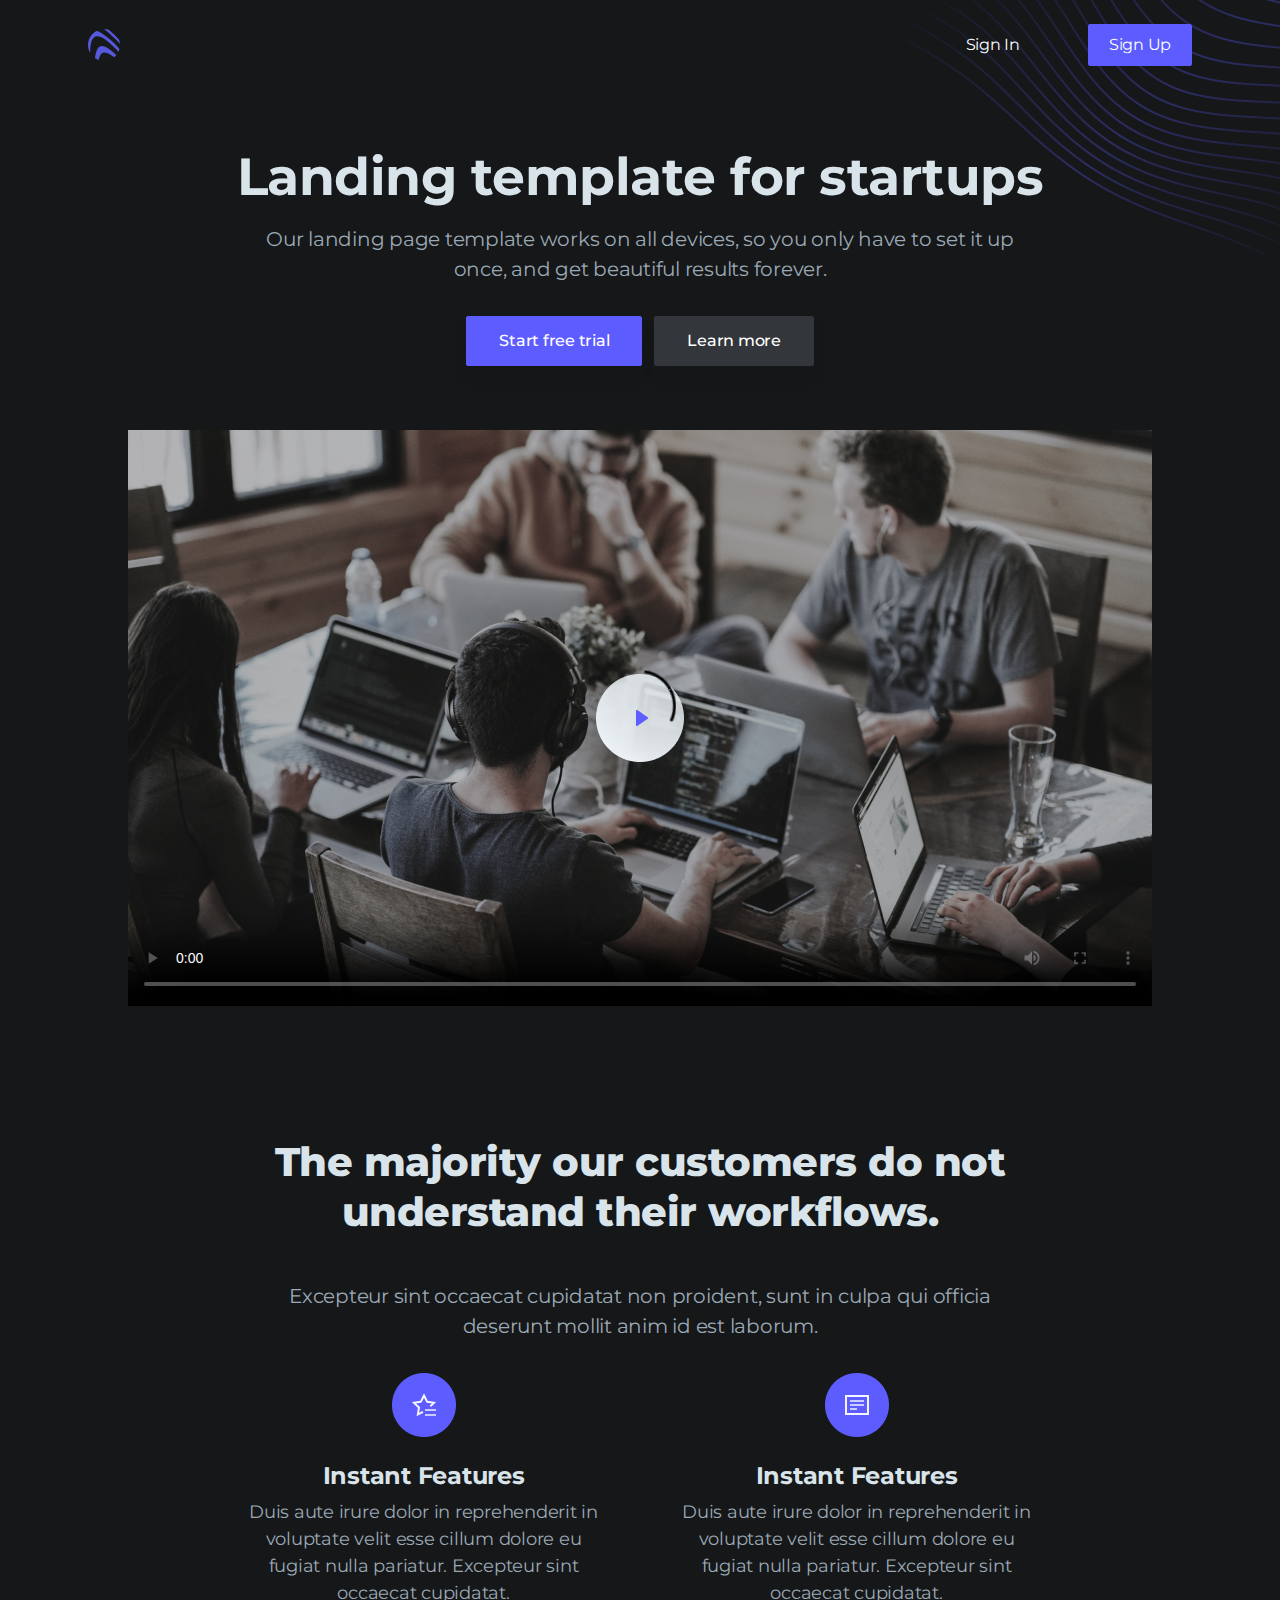
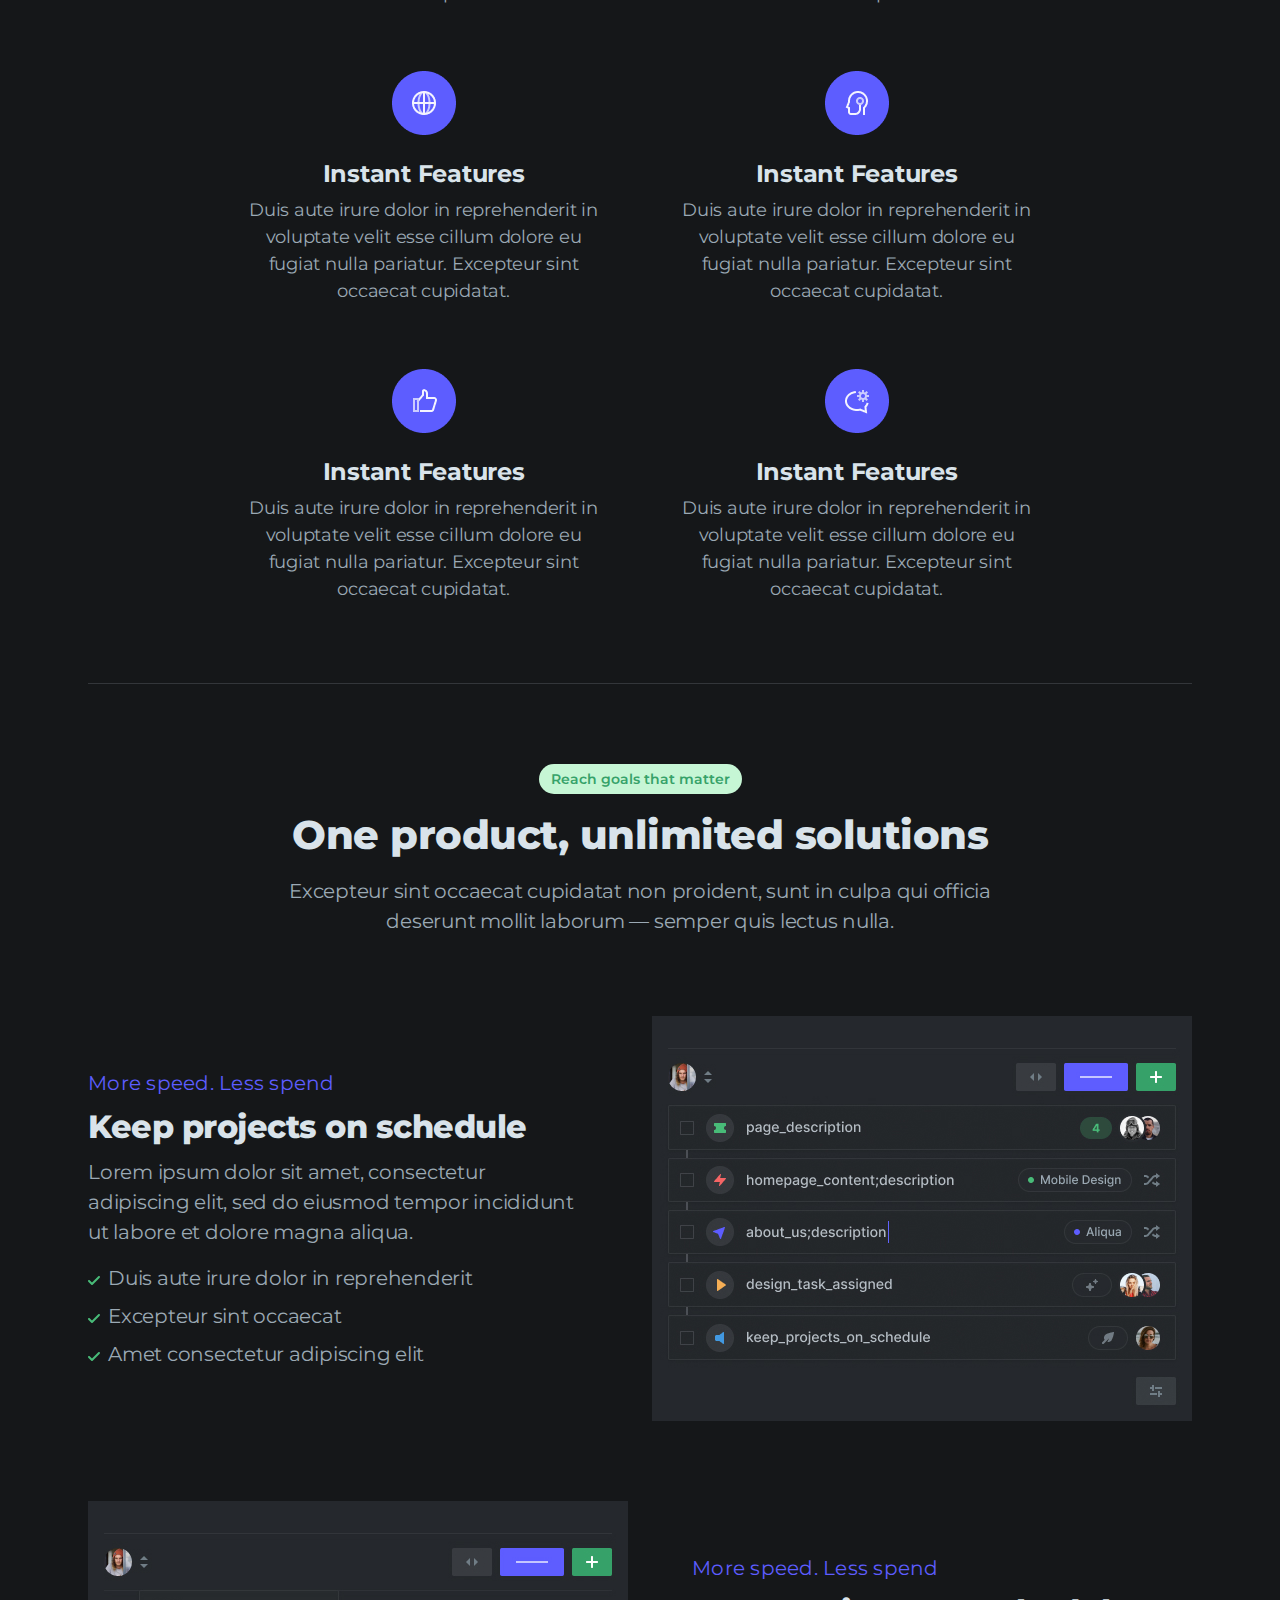
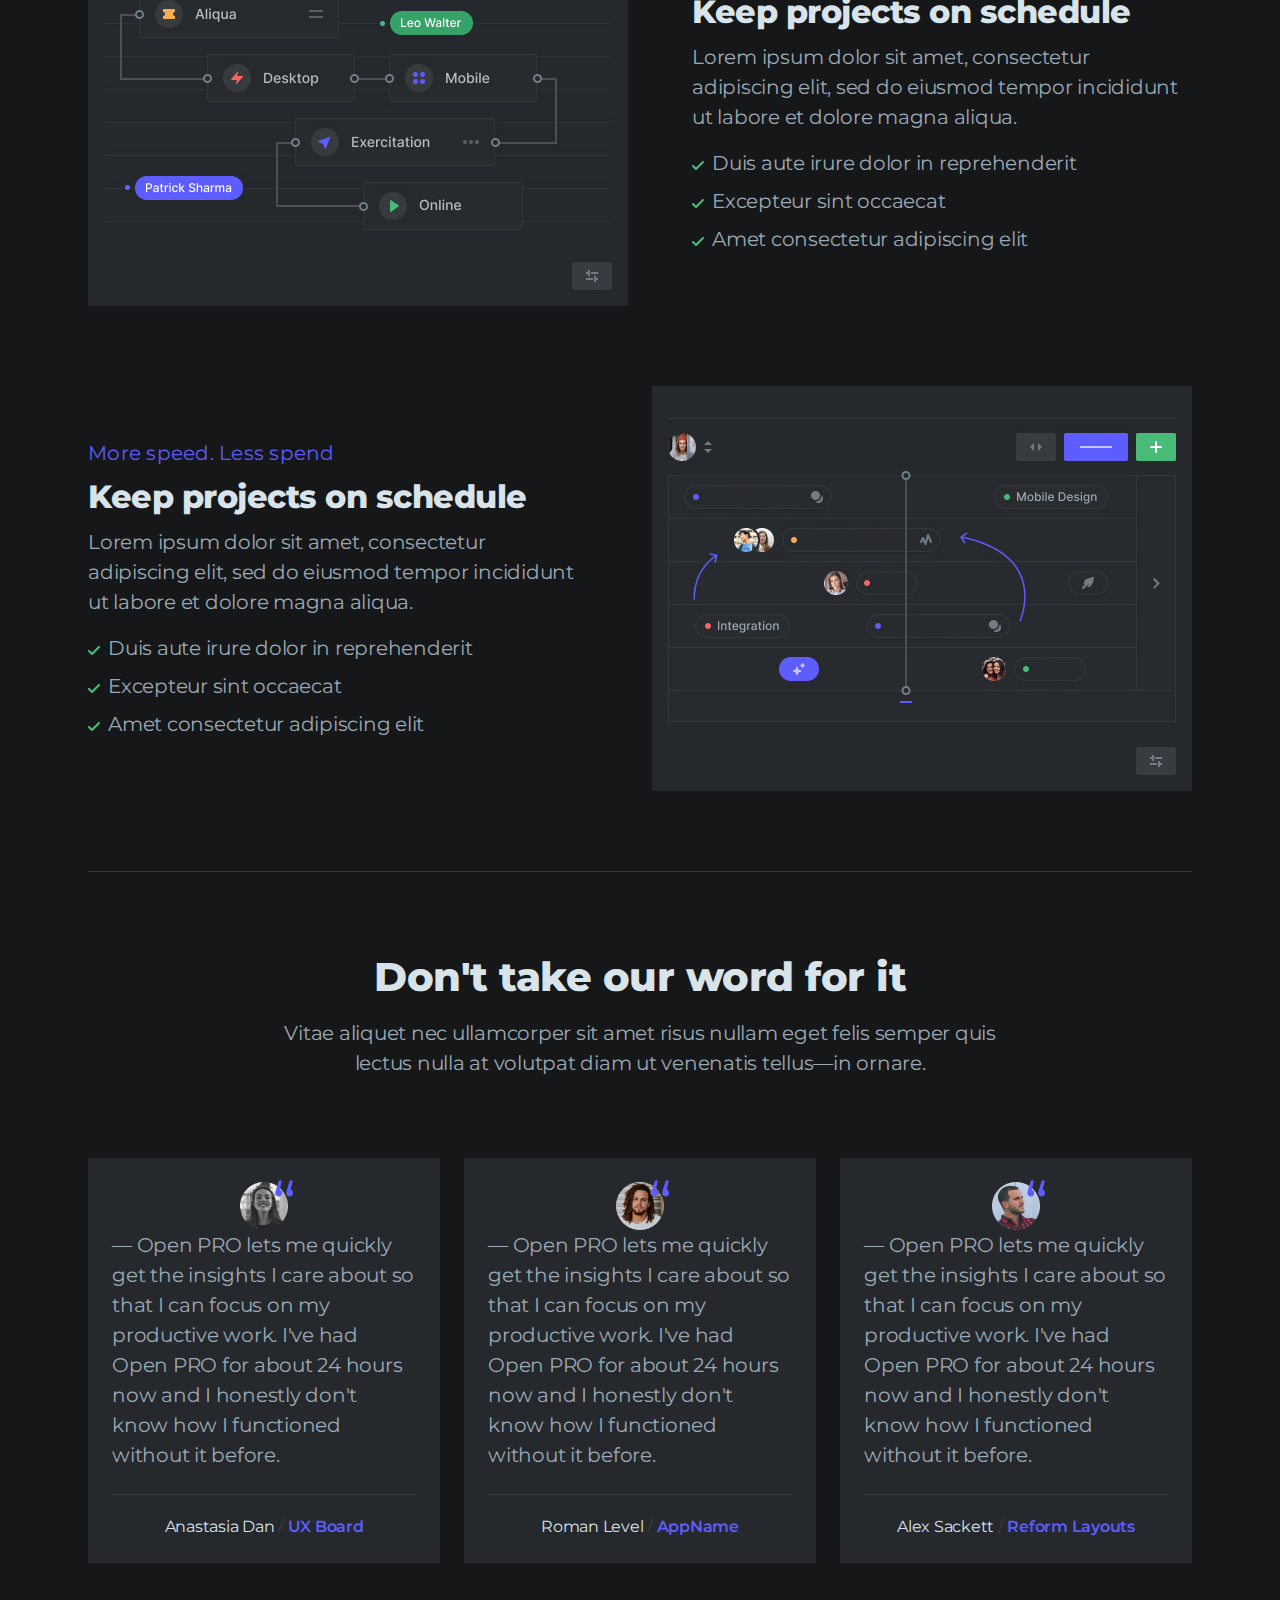
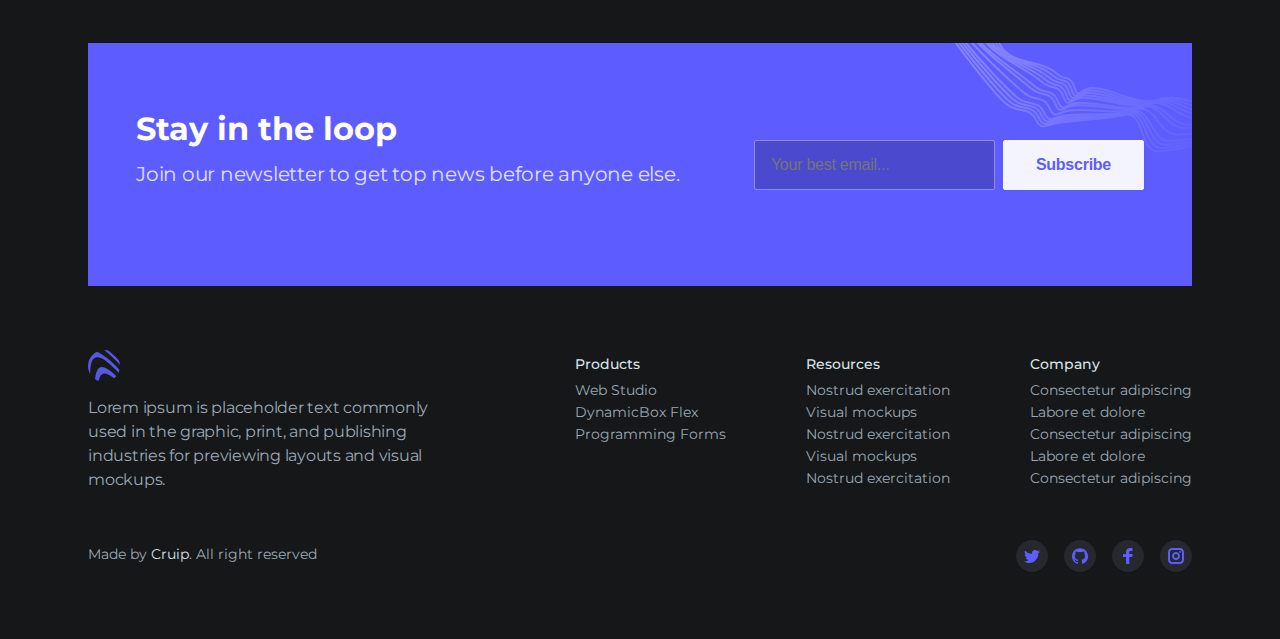
==== commit d4af0ca7: "Update 1.1" ====
--- a/index.html
+++ b/index.html
@@ -5,7 +5,7 @@
     <meta charset="UTF-8">
     <meta http-equiv="X-UA-Compatible" content="IE=edge">
     <meta name="viewport" content="width=device-width, initial-scale=1.0">
-    <title>Document</title>
+    <title>Home - Open</title>
     <link rel="stylesheet" href="./css/reset.css">
     <link rel="preconnect" href="https://fonts.googleapis.com">
     <link rel="preconnect" href="https://fonts.gstatic.com" crossorigin>
@@ -18,8 +18,8 @@
         <div class="header__block center">
             <a href="./index.html"><img class="header__logo" src="./img/svg/logo.svg" alt="Logo"></a>
             <div class="header__buttons">
-                <a class="header__buttons--button" href="#">Sign In</a>
-                <a class="header__buttons--button" href="#">Sign Up</a>
+                <a class="header__buttons--button" href="./signin.html">Sign In</a>
+                <a class="header__buttons--button" href="./signup.html">Sign Up</a>
             </div>
             <div class="header__decoration"></div>
         </div>
@@ -174,7 +174,8 @@
                 <div class="reviews-block__card-content">
                     <img class="reviews-block__card-img" src="./img/png/avatar.png" alt="A">
                     <span class="reviews-block__card-quote">&ldquo;</span>
-                    <p class="reviews-block__card-subtitle intro-block__subtitle">— Open PRO lets me quickly get the insights
+                    <p class="reviews-block__card-subtitle intro-block__subtitle">— Open PRO lets me quickly get the
+                        insights
                         I care
                         about so that I can focus on my productive work. I've had Open PRO for about 24 hours now and I
                         honestly don't know how I functioned without it before.</p>
@@ -185,7 +186,8 @@
                 <div class="reviews-block__card-content">
                     <img class="reviews-block__card-img" src="./img/png/avatar2.png" alt="A">
                     <span class="reviews-block__card-quote">&ldquo;</span>
-                    <p class="reviews-block__card-subtitle intro-block__subtitle">— Open PRO lets me quickly get the insights
+                    <p class="reviews-block__card-subtitle intro-block__subtitle">— Open PRO lets me quickly get the
+                        insights
                         I care
                         about so that I can focus on my productive work. I've had Open PRO for about 24 hours now and I
                         honestly don't know how I functioned without it before.</p>
@@ -196,7 +198,8 @@
                 <div class="reviews-block__card-content">
                     <img class="reviews-block__card-img" src="./img/png/avatar3.png" alt="A">
                     <span class="reviews-block__card-quote">&ldquo;</span>
-                    <p class="reviews-block__card-subtitle intro-block__subtitle">— Open PRO lets me quickly get the insights
+                    <p class="reviews-block__card-subtitle intro-block__subtitle">— Open PRO lets me quickly get the
+                        insights
                         I care
                         about so that I can focus on my productive work. I've had Open PRO for about 24 hours now and I
                         honestly don't know how I functioned without it before.</p>
@@ -221,6 +224,81 @@
             <img class="subscribe-block__img" src="./img/png/subscribe.png" alt="None">
         </section>
     </main>
+    <footer class="footer center">
+        <div class="footer-block">
+            <div class="footer-block__left">
+                <a href="/index.html"><img class="header__logo" src="./img/svg/logo.svg" alt="Logo"></a>
+                <p class="footer__block-left__subtitle">Lorem ipsum is placeholder text commonly used in the graphic,
+                    print,
+                    and publishing industries for previewing layouts and visual mockups.</p>
+            </div>
+            <div class="footer-block__right">
+                <ul class="footer-block__list">
+                    <li class="footer-block__item">
+                        <p class="footer-block__title">Products</p>
+                    </li>
+                    <li class="footer-block__item">
+                        <p><a class="footer-block__link" href="#">Web Studio</a></p>
+                    </li>
+                    <li class="footer-block__item">
+                        <p><a class="footer-block__link" href="#">DynamicBox Flex</a></p>
+                    </li>
+                    <li class="footer-block__item">
+                        <p><a class="footer-block__link" href="#">Programming Forms</a></p>
+                    </li>
+                </ul>
+                <ul class="footer-block__list">
+                    <li class="footer-block__item">
+                        <p class="footer-block__title">Resources</p>
+                    </li>
+                    <li class="footer-block__item">
+                        <p><a class="footer-block__link" href="#">Nostrud exercitation</a></p>
+                    </li>
+                    <li class="footer-block__item">
+                        <p><a class="footer-block__link" href="#">Visual mockups</a></p>
+                    </li>
+                    <li class="footer-block__item">
+                        <p><a class="footer-block__link" href="#">Nostrud exercitation</a></p>
+                    </li>
+                    <li class="footer-block__item">
+                        <p><a class="footer-block__link" href="#">Visual mockups</a></p>
+                    </li>
+                    <li class="footer-block__item">
+                        <p><a class="footer-block__link" href="#">Nostrud exercitation</a></p>
+                    </li>
+                </ul>
+                <ul class="footer-block__list">
+                    <li class="footer-block__item">
+                        <p class="footer-block__title">Company</p>
+                    </li>
+                    <li class="footer-block__item">
+                        <p><a class="footer-block__link" href="#">Consectetur adipiscing</a></p>
+                    </li>
+                    <li class="footer-block__item">
+                        <p><a class="footer-block__link" href="#">Labore et dolore</a></p>
+                    </li>
+                    <li class="footer-block__item">
+                        <p><a class="footer-block__link" href="#">Consectetur adipiscing</a></p>
+                    </li>
+                    <li class="footer-block__item">
+                        <p><a class="footer-block__link" href="#">Labore et dolore</a></p>
+                    </li>
+                    <li class="footer-block__item">
+                        <p><a class="footer-block__link" href="#">Consectetur adipiscing</a></p>
+                    </li>
+                </ul>
+            </div>
+        </div>
+        <div class="footer-block__bottom">
+            <p class="footer-block__link">Made by <span class="footer-author">Cruip</span>. All right reserved</p>
+            <div class="footer-block__icons">
+                <a href="#"><img class="footer-block__icon" src="./img/svg/twitter.svg" alt="Twitter"></a>
+                <a href="#"><img class="footer-block__icon" src="./img/svg/git.svg" alt="GitHub"></a>
+                <a href="#"><img class="footer-block__icon" src="./img/svg/fb.svg" alt="Facebook"></a>
+                <a href="#"><img class="footer-block__icon" src="./img/svg/instagram.svg" alt="Instagram"></a>
+            </div>
+        </div>
+    </footer>
 </body>
 
 </html>--- a/css/style.css
+++ b/css/style.css
@@ -15,6 +15,7 @@
     min-height: 100vh;
     display: flex;
     flex-direction: column;
+    color: #9BA9B4;
     background-color: #151719;
 }
 
@@ -24,6 +25,10 @@
 }
 
 /* Настройка интро */
+
+.main {
+    flex-grow: 1;
+}
 
 .intro-block {
     text-align: center;
@@ -172,7 +177,6 @@
     max-width: 768px;
     margin-bottom: 32px;
     max-width: 768px;
-    color: #9BA9B4;
 }
 
 .workflows-block__card-title {
@@ -294,7 +298,6 @@
 }
 
 .reviews-block__subtitle {
-    color: #9BA9B4;
     font-size: 20px;
     line-height: 30px;
     letter-spacing: -0.25px;
@@ -440,4 +443,84 @@
     position: absolute;
     top: 0;
     right: 0;
+}
+
+/* Настройка футера */
+
+.footer {
+    margin-top: 64px;
+    margin-bottom: 67px;
+}
+
+.footer-block {
+    display: flex;
+    flex-direction: row;
+    align-items: center;
+    justify-content: space-between;
+}
+
+.footer-block__left {
+    display: flex;
+    flex-direction: column;
+    flex-wrap: wrap;
+    align-items: flex-start;
+    gap: 14px;
+}
+
+.footer__block-left__subtitle {
+    font-size: 16px;
+    line-height: 24px;
+    letter-spacing: -0.25px;
+    max-width: 352px;
+}
+
+.footer-block__title {
+    color: #D9E3EA;
+    font-size: 14px;
+    font-weight: 500;
+    line-height: 22px;
+    margin-bottom: 4px;
+}
+
+.footer-block__right {
+    display: flex;
+    flex-direction: row;
+    flex-wrap: wrap;
+    gap: 80px;
+}
+
+.footer-block__link {
+    text-decoration: none;
+    color: #9BA9B4;
+    font-size: 14px;
+    line-height: 22px;
+    margin-bottom: 4px;
+}
+
+.footer-block__link:last-child {
+    margin-bottom: 0;
+}
+
+.footer-block__bottom {
+    display: flex;
+    flex-direction: row;
+    justify-content: space-between;
+    align-items: center;
+    margin-top: 48px;
+}
+
+.footer-block__icons {
+    display: flex;
+    flex-direction: row;
+    flex-wrap: wrap;
+    gap: 16px;
+}
+
+.footer-block__icon {
+    max-width: 32px;
+    max-height: 32px;
+}
+
+.footer-author {
+    color: rgba(217, 227, 234, 1);
 }